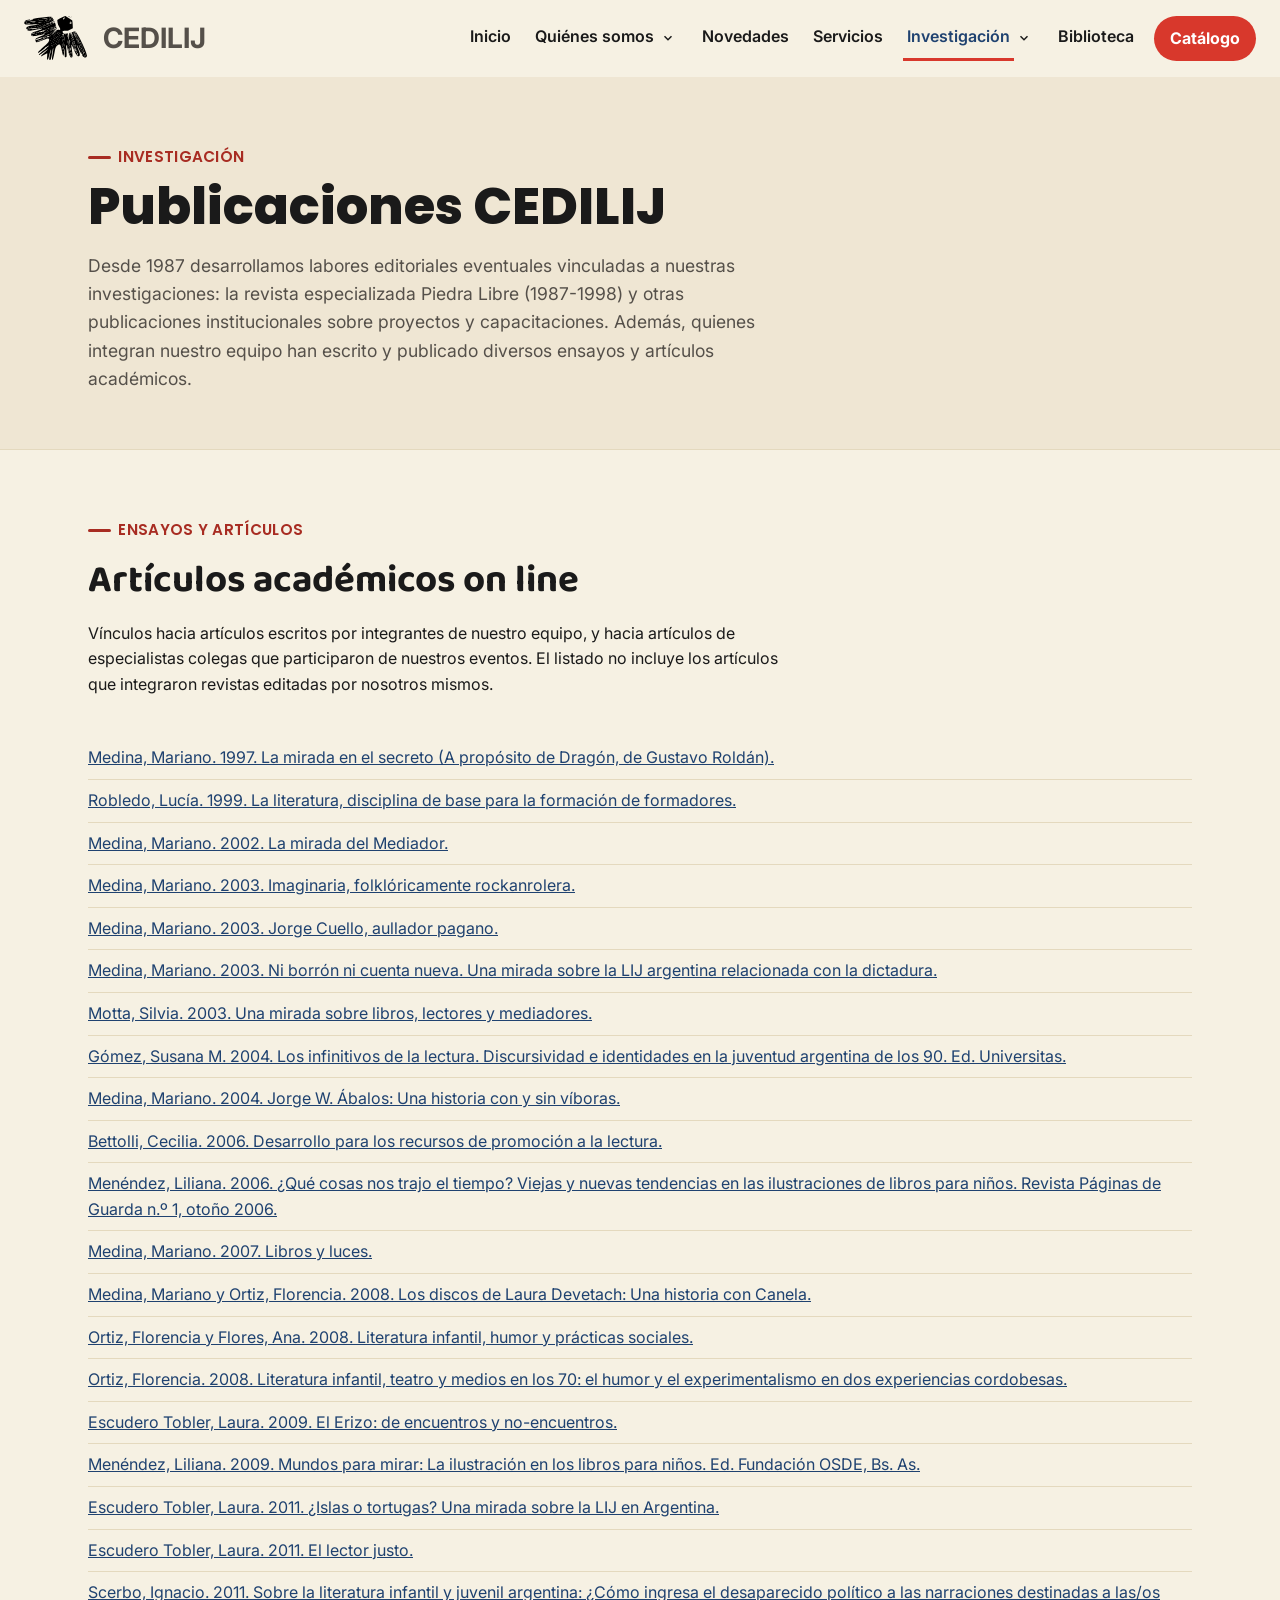
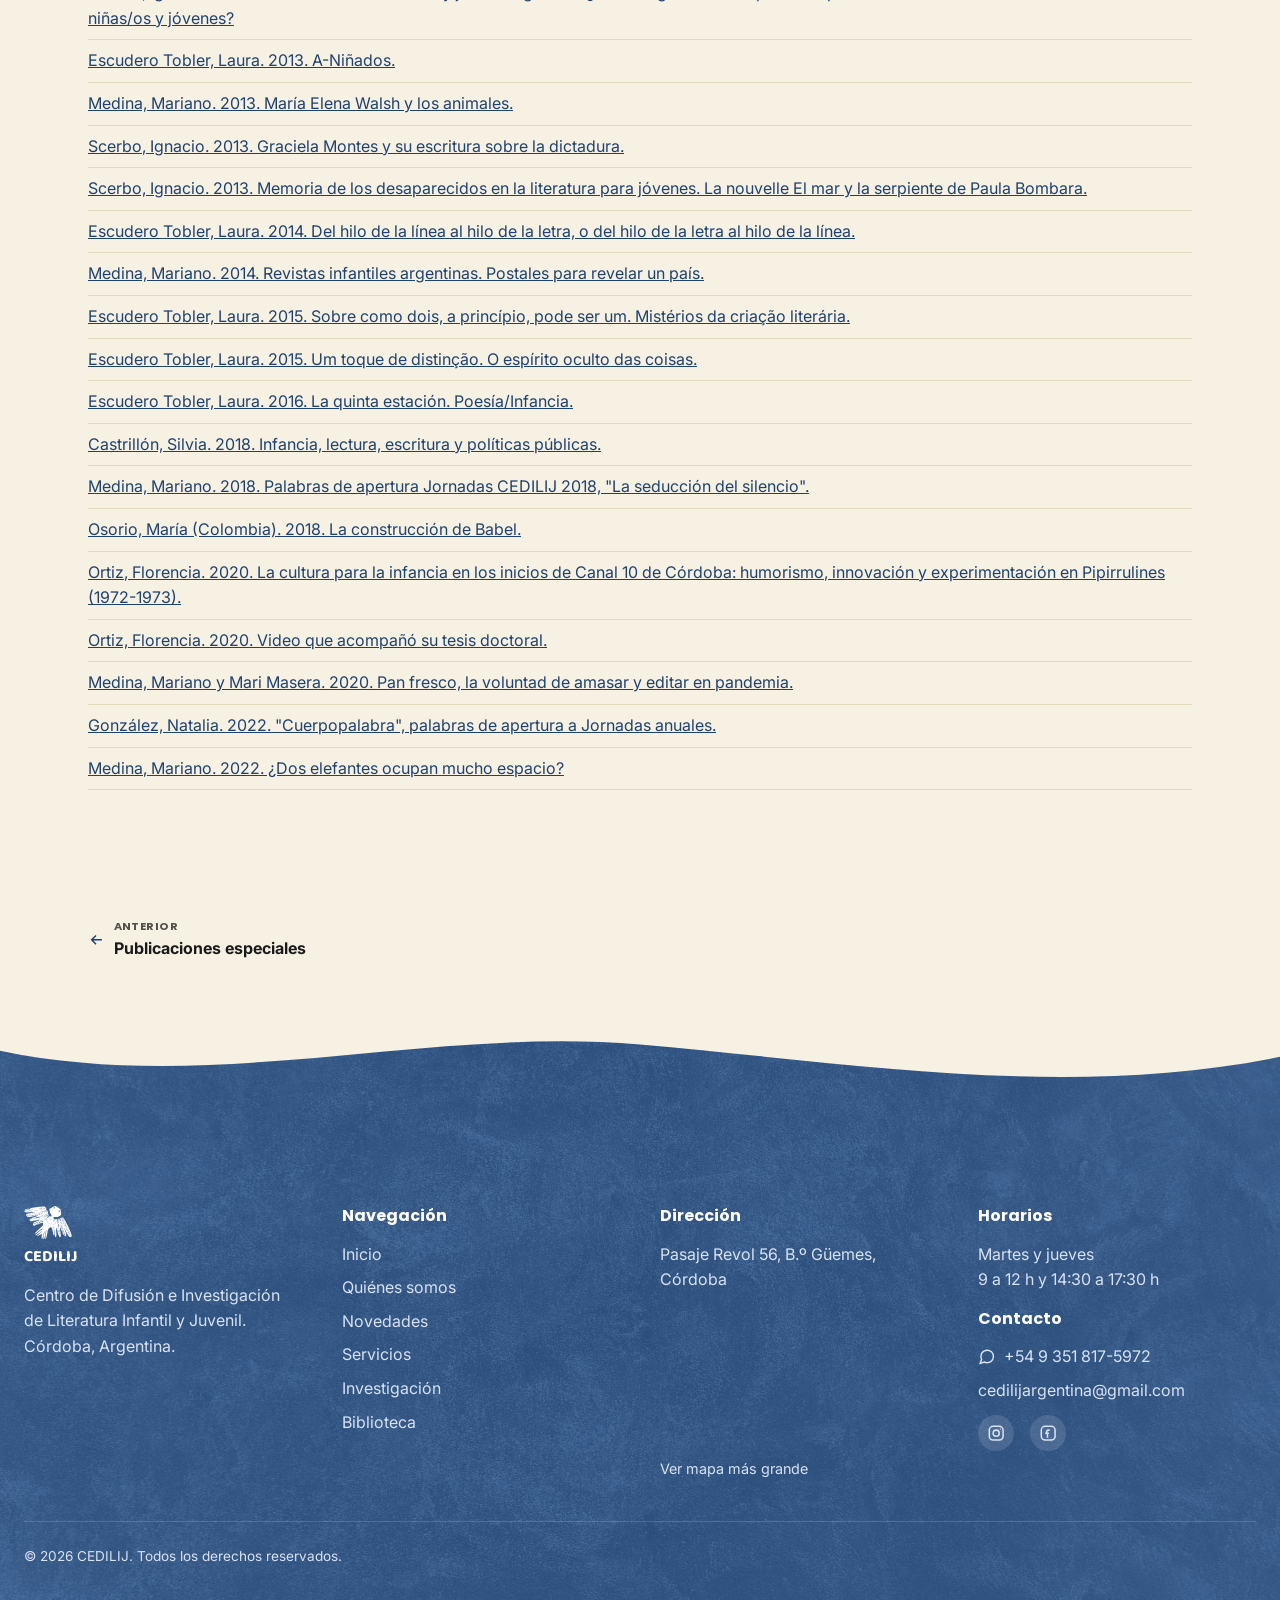
==== articulos-academicos.html @ f23ec926 "Sitio de CEDILIJ: Inicio, Quienes somos, Servicios, Investigacion, Biblioteca y Novedades" ====
<!DOCTYPE html>
<html lang="es-AR">
<head>
  <meta charset="UTF-8">
  <meta name="viewport" content="width=device-width, initial-scale=1.0">
  <title>Artículos académicos — CEDILIJ</title>
  <meta name="description" content="Artículos y ensayos on line escritos por miembros de CEDILIJ y por especialistas colegas, sobre literatura infantil y juvenil.">
  <link rel="icon" type="image/svg+xml" href="assets/img/logo-placeholder.svg">
  <link rel="preconnect" href="https://fonts.googleapis.com">
  <link rel="preconnect" href="https://fonts.gstatic.com" crossorigin>
  <link href="https://fonts.googleapis.com/css2?family=Baloo+2:wght@600;700;800&family=Poppins:wght@500;600;700;800&family=Inter:wght@400;500;600;700&display=swap" rel="stylesheet">
  <link rel="stylesheet" href="assets/css/styles.css">
</head>
<body>
  <a class="skip-link" href="#contenido">Saltar al contenido principal</a>

  <header class="site-header">
    <div class="nav-bar">
      <a class="brand" href="index.html">
        <img src="assets/img/logo-placeholder.svg" alt="" width="40" height="40">
        <span class="brand-text">
          <strong>CEDILIJ</strong>
        </span>
      </a>
      <button class="nav-toggle" type="button" aria-expanded="false" aria-controls="nav-menu" aria-label="Abrir menú de navegación">
        <svg viewBox="0 0 24 24" fill="none" stroke="currentColor" stroke-width="2" aria-hidden="true">
          <path d="M3 6h18M3 12h18M3 18h18"/>
        </svg>
      </button>
      <nav class="nav-menu" id="nav-menu" aria-label="Principal">
        <a href="index.html">Inicio</a>
        <div class="nav-dropdown">
          <a href="quienes-somos.html" class="nav-dropdown-link">Quiénes somos</a>
          <button type="button" class="nav-dropdown-toggle" aria-expanded="false" aria-controls="nav-submenu-quienes-somos" aria-label="Mostrar submenú de Quiénes somos">
            <svg width="14" height="14" viewBox="0 0 24 24" fill="none" stroke="currentColor" stroke-width="2.5" aria-hidden="true"><path d="M6 9l6 6 6-6"/></svg>
          </button>
          <ul class="nav-submenu" id="nav-submenu-quienes-somos">
            <li><a href="quienes-somos.html">Nuestra historia</a></li>
            <li><a href="equipo.html">Equipo CEDILIJ</a></li>
            <li><a href="distinciones.html">Distinciones</a></li>
          </ul>
        </div>
        <a href="novedades.html">Novedades</a>
        <a href="servicios.html">Servicios</a>
        <div class="nav-dropdown is-active">
          <a href="investigacion.html" class="nav-dropdown-link">Investigación</a>
          <button type="button" class="nav-dropdown-toggle" aria-expanded="false" aria-controls="nav-submenu-investigacion" aria-label="Mostrar submenú de Investigación">
            <svg width="14" height="14" viewBox="0 0 24 24" fill="none" stroke="currentColor" stroke-width="2.5" aria-hidden="true"><path d="M6 9l6 6 6-6"/></svg>
          </button>
          <ul class="nav-submenu" id="nav-submenu-investigacion">
            <li><a href="investigacion.html">Revista Piedra Libre</a></li>
            <li><a href="publicaciones-especiales.html">Publicaciones especiales</a></li>
            <li><a href="articulos-academicos.html" aria-current="page">Artículos académicos</a></li>
          </ul>
        </div>
        <a href="biblioteca.html">Biblioteca</a>
        <a href="https://cedilij.puntobiblio.com/" class="nav-catalog-btn" target="_blank" rel="noopener noreferrer">Catálogo<span class="visually-hidden"> (se abre en una pestaña nueva)</span></a>
      </nav>
    </div>
  </header>

  <main id="contenido">
    <section class="page-hero">
      <div class="container">
        <span class="eyebrow">Investigación</span>
        <h1>Publicaciones CEDILIJ</h1>
        <p>Desde 1987 desarrollamos labores editoriales eventuales vinculadas a nuestras investigaciones: la revista especializada Piedra Libre (1987-1998) y otras publicaciones institucionales sobre proyectos y capacitaciones. Además, quienes integran nuestro equipo han escrito y publicado diversos ensayos y artículos académicos.</p>
      </div>
    </section>

    <section data-animate>
      <div class="container">
        <div class="section-head" data-animate>
          <span class="eyebrow">Ensayos y artículos</span>
          <h2>Artículos académicos on line</h2>
          <p>Vínculos hacia artículos escritos por integrantes de nuestro equipo, y hacia artículos de especialistas colegas que participaron de nuestros eventos. El listado no incluye los artículos que integraron revistas editadas por nosotros mismos.</p>
        </div>
        <ul class="member-list">
          <li><a href="http://www.imaginaria.com.ar/2012/04/dragon/" target="_blank" rel="noopener noreferrer">Medina, Mariano. 1997. La mirada en el secreto (A propósito de Dragón, de Gustavo Roldán).<span class="visually-hidden"> (se abre en una pestaña nueva)</span></a></li>
          <li><a href="https://drive.google.com/open?id=0BzF-0Vv0oytmM2pUMXZSd291MHc" target="_blank" rel="noopener noreferrer">Robledo, Lucía. 1999. La literatura, disciplina de base para la formación de formadores.<span class="visually-hidden"> (se abre en una pestaña nueva)</span></a></li>
          <li><a href="http://www.imaginaria.com.ar/08/8/medina.htm" target="_blank" rel="noopener noreferrer">Medina, Mariano. 2002. La mirada del Mediador.<span class="visually-hidden"> (se abre en una pestaña nueva)</span></a></li>
          <li><a href="http://www.imaginaria.com.ar/10/0/100.htm#7" target="_blank" rel="noopener noreferrer">Medina, Mariano. 2003. Imaginaria, folklóricamente rockanrolera.<span class="visually-hidden"> (se abre en una pestaña nueva)</span></a></li>
          <li><a href="http://www.imaginaria.com.ar/10/4/cuello.htm" target="_blank" rel="noopener noreferrer">Medina, Mariano. 2003. Jorge Cuello, aullador pagano.<span class="visually-hidden"> (se abre en una pestaña nueva)</span></a></li>
          <li><a href="https://drive.google.com/file/d/199Vzbpzqxq1u-f_Xv70R31kqKRDF1lEi/view?usp=sharing" target="_blank" rel="noopener noreferrer">Medina, Mariano. 2003. Ni borrón ni cuenta nueva. Una mirada sobre la LIJ argentina relacionada con la dictadura.<span class="visually-hidden"> (se abre en una pestaña nueva)</span></a></li>
          <li><a href="https://drive.google.com/file/d/0BzF-0Vv0oytmb0hMLTlzamp3UzQ/view?usp=sharing" target="_blank" rel="noopener noreferrer">Motta, Silvia. 2003. Una mirada sobre libros, lectores y mediadores.<span class="visually-hidden"> (se abre en una pestaña nueva)</span></a></li>
          <li><a href="http://www.ffyh.unc.edu.ar/sites/default/files/LOS%20INFINITIVOS%20DE%20LA%20LECTURA-UNI%20Gomez-REDUCIDO1%20(1).pdf" target="_blank" rel="noopener noreferrer">Gómez, Susana M. 2004. Los infinitivos de la lectura. Discursividad e identidades en la juventud argentina de los 90. Ed. Universitas.<span class="visually-hidden"> (se abre en una pestaña nueva)</span></a></li>
          <li><a href="http://www.imaginaria.com.ar/14/2/lecturas-abalos.htm" target="_blank" rel="noopener noreferrer">Medina, Mariano. 2004. Jorge W. Ábalos: Una historia con y sin víboras.<span class="visually-hidden"> (se abre en una pestaña nueva)</span></a></li>
          <li><a href="https://drive.google.com/file/d/0BzF-0Vv0oytmZHFoR3VzeDBmV1k/view?usp=sharing" target="_blank" rel="noopener noreferrer">Bettolli, Cecilia. 2006. Desarrollo para los recursos de promoción a la lectura.<span class="visually-hidden"> (se abre en una pestaña nueva)</span></a></li>
          <li><a href="https://drive.google.com/file/d/0ByFRPVAHJ4EBSXhMUnFhSnAwcE0/view?usp=sharing" target="_blank" rel="noopener noreferrer">Menéndez, Liliana. 2006. ¿Qué cosas nos trajo el tiempo? Viejas y nuevas tendencias en las ilustraciones de libros para niños. Revista Páginas de Guarda n.º 1, otoño 2006.<span class="visually-hidden"> (se abre en una pestaña nueva)</span></a></li>
          <li><a href="https://drive.google.com/file/d/0BzF-0Vv0oytmMHBHcHBkMXRxbFk/view?usp=sharing" target="_blank" rel="noopener noreferrer">Medina, Mariano. 2007. Libros y luces.<span class="visually-hidden"> (se abre en una pestaña nueva)</span></a></li>
          <li><a href="https://cedilijargentina.blogspot.com/p/discos.html" target="_blank" rel="noopener noreferrer">Medina, Mariano y Ortiz, Florencia. 2008. Los discos de Laura Devetach: Una historia con Canela.<span class="visually-hidden"> (se abre en una pestaña nueva)</span></a></li>
          <li><a href="http://www.ffyh.unc.edu.ar/e+e/wp-content/uploads/2010/06/ortiz-flores.pdf" target="_blank" rel="noopener noreferrer">Ortiz, Florencia y Flores, Ana. 2008. Literatura infantil, humor y prácticas sociales.<span class="visually-hidden"> (se abre en una pestaña nueva)</span></a></li>
          <li><a href="https://drive.google.com/file/d/0BzF-0Vv0oytmNjloSF9vT1dsczA/view?usp=sharing" target="_blank" rel="noopener noreferrer">Ortiz, Florencia. 2008. Literatura infantil, teatro y medios en los 70: el humor y el experimentalismo en dos experiencias cordobesas.<span class="visually-hidden"> (se abre en una pestaña nueva)</span></a></li>
          <li><a href="http://journal.eticaycine.org/El-Erizo-de-encuentros-y-no" target="_blank" rel="noopener noreferrer">Escudero Tobler, Laura. 2009. El Erizo: de encuentros y no-encuentros.<span class="visually-hidden"> (se abre en una pestaña nueva)</span></a></li>
          <li><a href="https://drive.google.com/file/d/0ByFRPVAHJ4EBWGhadHdpSnZZZnM/view?usp=sharing" target="_blank" rel="noopener noreferrer">Menéndez, Liliana. 2009. Mundos para mirar: La ilustración en los libros para niños. Ed. Fundación OSDE, Bs. As.<span class="visually-hidden"> (se abre en una pestaña nueva)</span></a></li>
          <li><a href="https://drive.google.com/file/d/1WxVlqwZNq-BkGAViQmJA7D3D30EwgJur/view?usp=sharing" target="_blank" rel="noopener noreferrer">Escudero Tobler, Laura. 2011. ¿Islas o tortugas? Una mirada sobre la LIJ en Argentina.<span class="visually-hidden"> (se abre en una pestaña nueva)</span></a></li>
          <li><a href="http://www.profprocesalpenal.com.ar/archivos/d9857c2c-Cordoba-2011.-El-Lector-Justo.-Laura-Escudero.pdf" target="_blank" rel="noopener noreferrer">Escudero Tobler, Laura. 2011. El lector justo.<span class="visually-hidden"> (se abre en una pestaña nueva)</span></a></li>
          <li><a href="http://www.ffyh.unc.edu.ar/ciffyh/vii-encuentro-interdisciplinario-de-ciencias-sociales-y-humanas/wp-content/uploads/2011/08/ponencia-scerbo-eje-4.pdf" target="_blank" rel="noopener noreferrer">Scerbo, Ignacio. 2011. Sobre la literatura infantil y juvenil argentina: ¿Cómo ingresa el desaparecido político a las narraciones destinadas a las/os niñas/os y jóvenes?<span class="visually-hidden"> (se abre en una pestaña nueva)</span></a></li>
          <li><a href="http://lafabricadecuentos.blogspot.com.ar/2013/01/a-ninados-de-laura-escudero-tobler.html" target="_blank" rel="noopener noreferrer">Escudero Tobler, Laura. 2013. A-Niñados.<span class="visually-hidden"> (se abre en una pestaña nueva)</span></a></li>
          <li><a href="https://web.facebook.com/notes/mariano-medina-lym/pentatramas-maria-elena-walsh-y-los-animales/241953472837306" target="_blank" rel="noopener noreferrer">Medina, Mariano. 2013. María Elena Walsh y los animales.<span class="visually-hidden"> (se abre en una pestaña nueva)</span></a></li>
          <li><a href="https://www.educ.ar/sitios/educar/files/download?id=d6eb558b-2d6c-43d5-bbdf-deac10157545" target="_blank" rel="noopener noreferrer">Scerbo, Ignacio. 2013. Graciela Montes y su escritura sobre la dictadura.<span class="visually-hidden"> (se abre en una pestaña nueva)</span></a></li>
          <li><a href="http://www.revistaafuera.com/articulo.php?id=235&nro=13" target="_blank" rel="noopener noreferrer">Scerbo, Ignacio. 2013. Memoria de los desaparecidos en la literatura para jóvenes. La nouvelle El mar y la serpiente de Paula Bombara.<span class="visually-hidden"> (se abre en una pestaña nueva)</span></a></li>
          <li><a href="http://www.cuatrogatos.org/show.php?item=710" target="_blank" rel="noopener noreferrer">Escudero Tobler, Laura. 2014. Del hilo de la línea al hilo de la letra, o del hilo de la letra al hilo de la línea.<span class="visually-hidden"> (se abre en una pestaña nueva)</span></a></li>
          <li><a href="https://drive.google.com/file/d/13hqOgp6YPazWwRhf6lI3dFkGiY_edey9/view?usp=sharing" target="_blank" rel="noopener noreferrer">Medina, Mariano. 2014. Revistas infantiles argentinas. Postales para revelar un país.<span class="visually-hidden"> (se abre en una pestaña nueva)</span></a></li>
          <li><a href="http://www.revistaemilia.com.br/mostra.php?id=501" target="_blank" rel="noopener noreferrer">Escudero Tobler, Laura. 2015. Sobre como dois, a princípio, pode ser um. Mistérios da criação literária.<span class="visually-hidden"> (se abre en una pestaña nueva)</span></a></li>
          <li><a href="http://www.revistaemilia.com.br/mostra.php?id=513" target="_blank" rel="noopener noreferrer">Escudero Tobler, Laura. 2015. Um toque de distinção. O espírito oculto das coisas.<span class="visually-hidden"> (se abre en una pestaña nueva)</span></a></li>
          <li><a href="http://www.cuatrogatos.org/show.php?item=863" target="_blank" rel="noopener noreferrer">Escudero Tobler, Laura. 2016. La quinta estación. Poesía/Infancia.<span class="visually-hidden"> (se abre en una pestaña nueva)</span></a></li>
          <li><a href="https://drive.google.com/open?id=1QDOGX2Dchy_rcM9IwBoecwjPH5p3xdPo" target="_blank" rel="noopener noreferrer">Castrillón, Silvia. 2018. Infancia, lectura, escritura y políticas públicas.<span class="visually-hidden"> (se abre en una pestaña nueva)</span></a></li>
          <li><a href="https://drive.google.com/file/d/1qqxCPOwWqUNt4SIuAQpAKZ080PIWgorM/view?usp=sharing" target="_blank" rel="noopener noreferrer">Medina, Mariano. 2018. Palabras de apertura Jornadas CEDILIJ 2018, "La seducción del silencio".<span class="visually-hidden"> (se abre en una pestaña nueva)</span></a></li>
          <li><a href="https://drive.google.com/open?id=1QDOGX2Dchy_rcM9IwBoecwjPH5p3xdPo" target="_blank" rel="noopener noreferrer">Osorio, María (Colombia). 2018. La construcción de Babel.<span class="visually-hidden"> (se abre en una pestaña nueva)</span></a></li>
          <li><a href="https://drive.google.com/file/d/1DJvh1KxbQlsrzxPkAz488je26YmtXacw/view?usp=sharing" target="_blank" rel="noopener noreferrer">Ortiz, Florencia. 2020. La cultura para la infancia en los inicios de Canal 10 de Córdoba: humorismo, innovación y experimentación en Pipirrulines (1972-1973).<span class="visually-hidden"> (se abre en una pestaña nueva)</span></a></li>
          <li><a href="https://youtu.be/ndbAM4iymTA" target="_blank" rel="noopener noreferrer">Ortiz, Florencia. 2020. Video que acompañó su tesis doctoral.<span class="visually-hidden"> (se abre en una pestaña nueva)</span></a></li>
          <li><a href="https://drive.google.com/file/d/1QzyRQHXlLVk9l9yCyqg1p9F6F7dB6yaN/view?usp=drivesdk" target="_blank" rel="noopener noreferrer">Medina, Mariano y Mari Masera. 2020. Pan fresco, la voluntad de amasar y editar en pandemia.<span class="visually-hidden"> (se abre en una pestaña nueva)</span></a></li>
          <li><a href="https://drive.google.com/file/d/1EMuLnzZjdGMtCEAw4A5G3Zhfg2_T5Q6T/view?usp=sharing" target="_blank" rel="noopener noreferrer">González, Natalia. 2022. "Cuerpopalabra", palabras de apertura a Jornadas anuales.<span class="visually-hidden"> (se abre en una pestaña nueva)</span></a></li>
          <li><a href="https://drive.google.com/file/d/1pRMT5Rk_quBXklzsqx2_rojRtOp7RMBY/view?usp=sharing" target="_blank" rel="noopener noreferrer">Medina, Mariano. 2022. ¿Dos elefantes ocupan mucho espacio?<span class="visually-hidden"> (se abre en una pestaña nueva)</span></a></li>
        </ul>
      </div>
    </section>

    <section>
      <div class="container">
        <nav class="subpage-pager" aria-label="Navegación entre subpáginas de Investigación">
          <a class="subpage-pager-link subpage-pager-prev" href="publicaciones-especiales.html">
            <svg width="24" height="24" viewBox="0 0 24 24" fill="none" stroke="currentColor" stroke-width="2" aria-hidden="true"><path d="M19 12H5M11 18l-6-6 6-6"/></svg>
            <span>
              <span class="subpage-pager-eyebrow">Anterior</span>
              <span class="subpage-pager-title">Publicaciones especiales</span>
            </span>
          </a>
        </nav>
      </div>
    </section>
  </main>

  <footer class="site-footer">
    <div class="container">
      <div class="footer-grid">
        <div>
          <img class="footer-brand-bird" src="assets/img/logo-placeholder.svg" alt="" width="48" height="33">
          <h2>CEDILIJ</h2>
          <p>Centro de Difusión e Investigación de Literatura Infantil y Juvenil. Córdoba, Argentina.</p>
        </div>
        <div>
          <h3>Navegación</h3>
          <ul>
            <li><a href="index.html">Inicio</a></li>
            <li><a href="quienes-somos.html">Quiénes somos</a></li>
            <li><a href="novedades.html">Novedades</a></li>
            <li><a href="servicios.html">Servicios</a></li>
            <li><a href="investigacion.html">Investigación</a></li>
            <li><a href="biblioteca.html">Biblioteca</a></li>
          </ul>
        </div>
        <div>
          <h3>Dirección</h3>
          <p>Pasaje Revol 56, B.º Güemes, Córdoba</p>
          <div class="footer-map">
            <iframe class="footer-map-embed" src="https://maps.google.com/maps?q=-31.42356,-64.192441&z=17&output=embed" title="Mapa: CEDILIJ, Pasaje Revol 56, Barrio Güemes, Córdoba" loading="lazy"></iframe>
          </div>
          <a class="footer-map-link" href="https://maps.app.goo.gl/PSmqAt9gFaP3ftS48" target="_blank" rel="noopener noreferrer">Ver mapa más grande<span class="visually-hidden"> (se abre en una pestaña nueva)</span></a>
        </div>
        <div>
          <h3>Horarios</h3>
          <p>Martes y jueves<br>9 a 12 h y 14:30 a 17:30 h</p>
          <h3>Contacto</h3>
          <ul>
            <li class="footer-contact-whatsapp">
              <svg viewBox="0 0 24 24" fill="none" stroke="currentColor" stroke-width="2" aria-hidden="true"><path d="M21 11.5a8.38 8.38 0 0 1-.9 3.8 8.5 8.5 0 0 1-7.6 4.7 8.38 8.38 0 0 1-3.8-.9L3 21l1.9-5.7a8.38 8.38 0 0 1-.9-3.8 8.5 8.5 0 0 1 4.7-7.6 8.38 8.38 0 0 1 3.8-.9h.5a8.48 8.48 0 0 1 8 8v.5z"/></svg>
              <a href="https://wa.me/5493518175972" target="_blank" rel="noopener noreferrer">+54 9 351 817-5972<span class="visually-hidden"> por WhatsApp (se abre en una pestaña nueva)</span></a>
            </li>
            <li><a href="mailto:cedilijargentina@gmail.com">cedilijargentina@gmail.com</a></li>
            <li class="footer-social">
              <a href="https://www.instagram.com/cedilij/" target="_blank" rel="noopener noreferrer" aria-label="Instagram (se abre en una pestaña nueva)">
                <svg viewBox="0 0 24 24" fill="none" stroke="currentColor" stroke-width="2" aria-hidden="true"><rect x="3" y="3" width="18" height="18" rx="5"/><circle cx="12" cy="12" r="4"/><circle cx="17.5" cy="6.5" r="0.8" fill="currentColor" stroke="none"/></svg>
              </a>
              <a href="https://www.facebook.com/cedilij/" target="_blank" rel="noopener noreferrer" aria-label="Facebook (se abre en una pestaña nueva)">
                <svg viewBox="0 0 24 24" fill="none" stroke="currentColor" stroke-width="2" aria-hidden="true"><rect x="3" y="3" width="18" height="18" rx="5"/><path d="M14 8h-1.5A2.5 2.5 0 0 0 10 10.5V12M8 12h5M11 12v6"/></svg>
              </a>
            </li>
          </ul>
        </div>
      </div>
      <div class="footer-bottom">
        <p>© <span data-year></span> CEDILIJ. Todos los derechos reservados.</p>
      </div>
    </div>
  </footer>

  <script src="assets/js/main.js"></script>
</body>
</html>
---- assets/css/styles.css ----
/* =========================================================
   CEDILIJ — Hoja de estilos base
   Paleta basada en las piezas reales de Instagram de CEDILIJ
   (flyers a color + isotipo del pájaro). Tipografía: Poppins
   (gratuita) para títulos, Inter para cuerpo. Ver .claude/NO_NEGOCIABLES.md
   ========================================================= */

/* ---------- Tokens ---------- */
:root {
  /* Color — constantes de marca: negro, crema, dorado (logo) */
  --color-ink: #1a1a1a;
  --color-ink-soft: #55504a;
  --color-bg: #f6f1e3;
  --color-bg-alt: #efe6d3;
  --color-surface: #fffbf2; /* blanco hueso cálido — nunca #fff puro */
  --color-border: #e4d9be;

  /* Azul: un solo azul para todo (hero, cta, botones, footer) */
  --color-primary: #1f4270;
  --color-primary-dark: #15304f;
  --color-primary-tint: #e1eaf5;

  /* Rojo: acento / CTA puntual */
  --color-accent: #d8382c;
  --color-accent-dark: #a82c22;
  --color-accent-tint: #f8deda;

  /* Verde: acento de categoría */
  --color-green: #3b8c68;
  --color-green-dark: #2c6b4e;
  --color-green-tint: #dceee4;

  /* Dorado: color del isotipo, acento decorativo */
  --color-gold: #e8b923;
  --color-gold-dark: #a9800e;
  --color-gold-tint: #fbf0d2;

  --color-focus: #1d7a6b;

  /* Tipografía — Poppins para títulos (gratuita, la misma que usa
     tekmaneducation.com como referencia), Inter para texto de cuerpo. */
  --font-heading: "Poppins", "Segoe UI", system-ui, sans-serif;
  --font-body: "Inter", "Segoe UI", system-ui, sans-serif;

  /* Escala espacial */
  --space-1: 0.25rem;
  --space-2: 0.5rem;
  --space-3: 1rem;
  --space-4: 1.5rem;
  --space-5: 2.5rem;
  --space-6: 4rem;
  --space-7: 6rem;

  /* Otros */
  --radius-sm: 0.5rem;
  --radius-md: 1rem;
  --radius-lg: 1.75rem;
  --shadow-sm: 0 2px 8px rgba(32, 26, 43, 0.08);
  --shadow-md: 0 12px 32px rgba(32, 26, 43, 0.14);
  --color-shadow-card: #c9ab72; /* sombra beige de las tarjetas (antes negra) */
  --container-w: 72rem;
  --transition: 200ms ease;
  --wave-h: clamp(2.5rem, 6vw, 5rem);
}

/* ---------- Reset ---------- */
*,
*::before,
*::after {
  box-sizing: border-box;
}

/* Selección de texto en naranja (marca), no el azul por defecto */
::selection {
  background: var(--color-accent);
  color: #fff;
}

html {
  scroll-behavior: smooth;
}

body {
  margin: 0;
  overflow-x: hidden; /* evita scroll horizontal por los fondos a sangre de Novedades */
  font-family: var(--font-body);
  color: var(--color-ink);
  background: var(--color-bg);
  line-height: 1.6;
  -webkit-font-smoothing: antialiased;
}

img,
svg {
  max-width: 100%;
  display: block;
}

a {
  color: var(--color-primary);
}

ul,
ol {
  padding-left: 1.25rem;
}

h1,
h2,
h3,
h4 {
  font-family: var(--font-heading);
  color: var(--color-ink);
  line-height: 1.2;
  margin: 0 0 var(--space-3);
}

h1 {
  font-weight: 800;
  line-height: 1.15;
  font-size: clamp(2.1rem, 4vw + 1rem, 3.2rem);
}

/* Fuente redondeada tipo bloque para h2, a pedido de la usuaria
   (referencia visual, mejor candidata gratuita: Baloo 2). */
h2 {
  font-family: "Baloo 2", var(--font-heading);
  font-weight: 700;
}

h2 {
  font-size: clamp(1.7rem, 2.5vw + 1rem, 2.4rem);
}

h3 {
  font-size: 1.3rem;
}

p {
  margin: 0 0 var(--space-3);
}

/* Respeta la preferencia del usuario de reducir movimiento */
@media (prefers-reduced-motion: reduce) {
  html {
    scroll-behavior: auto;
  }
  *,
  *::before,
  *::after {
    animation-duration: 0.001ms !important;
    animation-iteration-count: 1 !important;
    transition-duration: 0.001ms !important;
    scroll-behavior: auto !important;
  }
}

/* ---------- Foco visible (accesibilidad) ---------- */
:focus-visible {
  outline: 3px solid var(--color-focus);
  outline-offset: 2px;
  /* WCAG 2.4.11: que el header sticky no tape un elemento enfocado */
  scroll-margin-top: calc(var(--header-h, 5rem) + 1rem);
}

/* En secciones de fondo oscuro (azul) el teal pierde contraste contra
   el fondo (¡el teal y el azul tienen casi la misma luminosidad!,
   ratio ~1.2:1 — muy por debajo del 3:1 que pide WCAG 1.4.11): se
   fuerza un foco blanco en esas zonas. */
.cta-band :focus-visible,
.site-footer :focus-visible,
.hero :focus-visible {
  outline-color: #fff;
}

/* ---------- Skip link ---------- */
.skip-link {
  position: absolute;
  left: var(--space-3);
  top: -4rem;
  background: var(--color-primary);
  color: #fff;
  padding: var(--space-2) var(--space-3);
  border-radius: var(--radius-sm);
  z-index: 1000;
  transition: top var(--transition);
}

.skip-link:focus {
  top: var(--space-3);
}

/* ---------- Layout utilitario ---------- */
.container {
  width: 100%;
  max-width: var(--container-w);
  margin-inline: auto;
  padding-inline: var(--space-4);
}

section {
  padding-block: var(--space-6);
}

/* La última sección antes del footer necesita respiro extra abajo
   para que la onda del footer no choque con el contenido. */
main > section:last-of-type {
  padding-bottom: calc(var(--space-6) + clamp(2.5rem, 6vw, 5rem));
}

.section-alt {
  background: var(--color-bg-alt);
}

.section-head {
  max-width: 44rem;
  margin-bottom: var(--space-5);
}

.about-figure {
  display: block;
  width: 100%;
  max-width: 28rem;
  height: auto;
  margin: 0 0 var(--space-5);
  border-radius: var(--radius-sm);
}

/* Etiqueta simple con un guioncito, no la típica píldora de badge */
.eyebrow {
  display: inline-flex;
  align-items: center;
  gap: 0.5em;
  font-family: var(--font-heading);
  color: var(--color-accent-dark);
  font-size: 0.95rem;
  font-weight: 600;
  letter-spacing: 0.02em;
  text-transform: uppercase;
  margin-bottom: var(--space-3);
}

.eyebrow::before {
  content: "";
  width: 1.5em;
  height: 3px;
  background: currentColor;
  border-radius: 2px;
}

.visually-hidden {
  position: absolute;
  width: 1px;
  height: 1px;
  overflow: hidden;
  clip: rect(0 0 0 0);
  white-space: nowrap;
  border: 0;
  padding: 0;
  margin: -1px;
}

/* ---------- Header / navegación ---------- */
.site-header {
  position: sticky;
  top: 0;
  z-index: 100;
  background: var(--color-bg);
  transition: background var(--transition);
}

/* Estado "flotando sobre el hero azul" (solo Inicio, ver .hero más
   abajo): header transparente con texto claro, hasta que el hero
   deja de estar debajo — ver toggle en main.js. */
.site-header.hero-transparent {
  background: transparent;
}

.site-header.hero-transparent .brand strong,
.site-header.hero-transparent .brand span,
.site-header.hero-transparent .nav-menu > a,
.site-header.hero-transparent .nav-menu .nav-dropdown-link {
  color: #fff;
}

.site-header.hero-transparent .brand img {
  filter: brightness(0) invert(1);
}

.site-header.hero-transparent .nav-menu a[aria-current="page"] {
  color: #fff;
  border-bottom-color: var(--color-gold);
}

.site-header.hero-transparent .nav-toggle {
  border-color: rgba(255, 255, 255, 0.6);
  color: #fff;
}

/* Botón "Catálogo": naranja/rojo (mismo color que subraya la sección
   activa) sobre header crema, dorado (ídem) sobre el header
   transparente del hero azul. */
.nav-menu .nav-catalog-btn {
  display: inline-flex;
  align-items: center;
  padding: 0.4rem 1rem;
  border-radius: 999px;
  border-bottom: none;
  font-weight: 700;
  background: var(--color-accent);
  color: #fff;
  transition: background var(--transition), color var(--transition);
}

.nav-menu .nav-catalog-btn:hover,
.nav-menu .nav-catalog-btn:focus-visible {
  background: var(--color-accent-dark);
  color: #fff;
}

.site-header.hero-transparent .nav-menu .nav-catalog-btn {
  background: var(--color-gold);
  color: var(--color-ink);
}

.site-header.hero-transparent .nav-menu .nav-catalog-btn:hover,
.site-header.hero-transparent .nav-menu .nav-catalog-btn:focus-visible {
  background: var(--color-gold-dark);
  color: #fff;
}

.nav-bar {
  display: flex;
  align-items: center;
  justify-content: space-between;
  padding-inline: var(--space-4);
  padding-block: var(--space-3);
  gap: var(--space-4);
}

.brand {
  display: flex;
  align-items: center;
  gap: var(--space-3);
  font-family: var(--font-heading);
  font-weight: 700;
  color: var(--color-primary);
  text-decoration: none;
}

.brand img {
  height: 2.75rem;
  width: auto;
  transition: filter var(--transition);
}

.brand strong {
  display: block;
  font-size: 1.75rem;
  line-height: 1.1;
}

.brand span {
  display: block;
  font-family: var(--font-body);
  font-weight: 400;
  font-size: 0.75rem;
  color: var(--color-ink-soft);
}

.nav-toggle {
  display: none;
  align-items: center;
  justify-content: center;
  width: 2.75rem;
  height: 2.75rem;
  background: transparent;
  border: 1px solid var(--color-border);
  border-radius: var(--radius-sm);
  cursor: pointer;
}

.nav-toggle svg {
  width: 1.5rem;
  height: 1.5rem;
}

.nav-menu {
  display: flex;
  flex-wrap: wrap;
  justify-content: flex-end;
  gap: var(--space-2) var(--space-3);
  list-style: none;
  margin: 0;
  padding: 0;
}

.nav-menu a {
  text-decoration: none;
  color: var(--color-ink);
  font-weight: 600;
  padding: var(--space-2) var(--space-1);
  border-bottom: 3px solid transparent;
  transition: border-color var(--transition), color var(--transition);
}

.nav-menu a:hover,
.nav-menu a:focus-visible {
  color: var(--color-primary);
}

.nav-menu a[aria-current="page"] {
  color: var(--color-primary);
  border-bottom-color: var(--color-accent);
}

/* ---------- Submenú de nav ("Quiénes somos") ---------- */
.nav-dropdown {
  position: relative;
  display: flex;
  align-items: center;
}

.nav-dropdown-toggle {
  display: inline-flex;
  align-items: center;
  justify-content: center;
  width: 1.75rem;
  height: 1.75rem;
  margin-left: -0.25rem;
  background: transparent;
  border: none;
  border-radius: var(--radius-sm);
  color: var(--color-ink);
  cursor: pointer;
  transition: color var(--transition), transform var(--transition);
}

.nav-dropdown-toggle:hover,
.nav-dropdown-toggle:focus-visible {
  color: var(--color-primary);
}

.nav-dropdown:hover .nav-dropdown-toggle,
.nav-dropdown:focus-within .nav-dropdown-toggle,
.nav-dropdown-toggle[aria-expanded="true"] {
  transform: rotate(180deg);
}

.site-header.hero-transparent .nav-dropdown-toggle {
  color: #fff;
}

.nav-submenu {
  position: absolute;
  top: 100%;
  left: 0;
  min-width: 13rem;
  margin: 0;
  padding: var(--space-2);
  list-style: none;
  background: var(--color-bg);
  border-radius: var(--radius-sm);
  box-shadow: var(--shadow-md);
  opacity: 0;
  visibility: hidden;
  transform: translateY(-6px);
  transition: opacity var(--transition), transform var(--transition), visibility var(--transition);
  z-index: 10;
}

.nav-dropdown:hover .nav-submenu,
.nav-dropdown:focus-within .nav-submenu,
.nav-dropdown-toggle[aria-expanded="true"] + .nav-submenu {
  opacity: 1;
  visibility: visible;
  transform: translateY(0);
}

.nav-menu .nav-submenu a {
  display: block;
  padding: var(--space-2) var(--space-3);
  border-radius: var(--radius-sm);
  border-bottom: none;
  font-weight: 600;
  white-space: nowrap;
}

.nav-menu .nav-submenu a:hover,
.nav-menu .nav-submenu a:focus-visible {
  color: var(--color-primary);
  background: var(--color-primary-tint);
}

.nav-menu .nav-submenu a[aria-current="page"] {
  color: var(--color-primary);
  background: var(--color-primary-tint);
}

.nav-dropdown.is-active > .nav-dropdown-link {
  color: var(--color-primary);
  border-bottom-color: var(--color-accent);
}

@media (max-width: 60rem) {
  .nav-bar {
    flex-wrap: wrap;
  }

  .nav-toggle {
    display: inline-flex;
  }

  .nav-menu {
    display: none;
    flex: 1 1 100%;
    flex-direction: column;
    width: 100%;
    padding-block: var(--space-3);
    gap: 0;
  }

  .nav-menu a {
    display: block;
    padding: var(--space-3) var(--space-1);
    border-bottom: 1px solid var(--color-border);
  }

  /* Que no quede línea divisoria pegada arriba del botón Catálogo */
  .nav-menu a:has(+ .nav-catalog-btn) {
    border-bottom: none;
  }

  .nav-menu .nav-catalog-btn {
    margin-top: var(--space-2);
  }

  .nav-dropdown {
    flex-wrap: wrap;
    border-bottom: 1px solid var(--color-border);
  }

  .nav-menu .nav-dropdown-link {
    flex: 1;
    border-bottom: none;
  }

  .nav-dropdown-toggle {
    width: 2.75rem;
    height: 2.75rem;
    flex-shrink: 0;
  }

  .nav-submenu {
    display: none;
    position: static;
    flex-basis: 100%;
    width: 100%;
    margin: 0;
    padding: 0 0 var(--space-2) var(--space-4);
    background: transparent;
    box-shadow: none;
    opacity: 1;
    visibility: visible;
    transform: none;
  }

  .nav-dropdown-toggle[aria-expanded="true"] + .nav-submenu {
    display: block;
  }

  .nav-menu .nav-submenu a {
    padding: var(--space-2) var(--space-1);
  }

  .site-header.nav-open .nav-menu {
    display: flex;
  }
}

/* ---------- Botones ---------- */
.btn {
  display: inline-flex;
  align-items: center;
  gap: var(--space-2);
  font-family: var(--font-heading);
  font-weight: 600;
  font-size: 1rem;
  text-decoration: none;
  padding: 0.85rem 1.6rem;
  border-radius: var(--radius-sm);
  border: 2px solid transparent;
  cursor: pointer;
  transition: transform var(--transition), box-shadow var(--transition), background var(--transition);
}

.btn-primary {
  background: var(--color-primary);
  color: #fff;
}

.btn-primary:hover,
.btn-primary:focus-visible {
  background: var(--color-primary-dark);
  box-shadow: var(--shadow-sm);
}

.btn-outline {
  background: transparent;
  border-color: var(--color-primary);
  color: var(--color-primary);
}

.btn-outline:hover,
.btn-outline:focus-visible {
  background: var(--color-primary-tint);
}

.btn-accent {
  background: var(--color-accent);
  color: #fff;
}

.btn-accent:hover,
.btn-accent:focus-visible {
  background: var(--color-accent-dark);
}

.btn:disabled {
  opacity: 0.7;
  cursor: not-allowed;
  pointer-events: none;
}

/* ---------- Hero ---------- */
.hero {
  position: relative;
  background-color: var(--color-primary);
  /* hero-bg.jpg = textura + azul ya combinados en un solo archivo,
     igual que hace tekmaneducation.com (imagen directa, sin blend
     mode ni máscara CSS). Generado a partir de la textura provista
     por la usuaria; 23 KB en vez del ~1 MB de los intentos previos. */
  background-image: url("../img/hero-bg.jpg");
  background-size: cover;
  background-position: center;
  background-repeat: no-repeat;
  display: flex;
  align-items: center;
  min-height: 68vh;
  padding-block: calc(var(--space-7) + 2rem) calc(var(--space-7) + 2.5rem);
  overflow: hidden;
  margin-bottom: -1px; /* evita una línea de 1px del bg de la página entre el hero y la onda */
}

.hero > .container {
  width: 100%;
}

/* Solo se aplica si el JS pudo medir la altura real del header
   (ver main.js). Sin JS, el hero queda en el flujo normal, debajo
   de un header sólido — sigue siendo legible, solo menos vistoso. */
.hero.hero-overlay {
  margin-top: calc(-1 * var(--header-h, 0px));
  padding-top: calc(var(--space-7) + var(--header-h, 0px));
}

.hero .eyebrow {
  color: var(--color-gold);
}

.hero h1 {
  color: #fff;
}

.hero p {
  color: #dce6f6;
  font-size: 1.1rem;
}

.hero .btn-primary {
  background: var(--color-surface);
  color: var(--color-primary);
}

.hero .btn-primary:hover,
.hero .btn-primary:focus-visible {
  background: var(--color-bg-alt);
  color: var(--color-primary-dark);
}

.hero .btn-outline {
  border-color: #fff;
  color: #fff;
}

.hero .btn-outline:hover,
.hero .btn-outline:focus-visible {
  background: rgba(255, 255, 255, 0.14);
}

.hero .container {
  position: relative;
  max-width: none;
}

.hero-copy {
  display: flex;
  flex-direction: column;
  align-items: center;
  text-align: center;
  width: 48%;
  margin-inline: 0 auto;
}

.hero-copy h1 {
  margin-bottom: var(--space-4);
}

.hero-copy p {
  margin-bottom: 0;
}

.hero-copy .hero-actions {
  justify-content: center;
  margin-top: var(--space-5);
  margin-bottom: 1.2rem; /* ~0.5cm extra que pidió la usuaria */
}

.hero-actions {
  display: flex;
  flex-wrap: wrap;
  gap: var(--space-3);
  margin-top: var(--space-4);
}

/* ---------- Carrusel de fotos (hero) ----------
   Scroll-snap nativo: funciona sin JS (swipe/scroll manual). El
   avance automático es JS puro encima; se pausa solo con
   hover/foco/touch y respeta prefers-reduced-motion. */
/* Pegada al borde derecho, empieza justo debajo del menú (no detrás
   — la barra queda azul sólida, sin la foto asomando) y se estira
   más abajo del límite normal del hero: la onda (y el
   overflow:hidden del .hero) la recortan por abajo, como en tekman —
   no queda como una foto completa "flotando". */
.hero-carousel {
  position: absolute;
  top: var(--header-h, 5rem);
  right: 0;
  bottom: -4rem;
  width: 48%;
  overflow: hidden;
}

@media (max-width: 55rem) {
  .hero {
    display: flex;
    flex-direction: column;
    align-items: stretch;
    /* El carrusel pasa a ir primero (order:-1, más abajo) y ocupa
       todo el ancho; el padding superior pensado para centrar el
       texto en desktop solo dejaría un hueco azul vacío antes. */
    padding-block: 0 calc(var(--space-7) + 2.5rem);
  }

  /* Con JS, .hero-overlay (ver main.js) pisa el padding-top de
     arriba por especificidad (.hero.hero-overlay > .hero). En
     desktop ese padding extra separa el texto del header; en mobile
     el primer elemento ya es el carrusel (order:-1), así que alcanza
     con lo justo para no quedar tapado por el header. */
  .hero.hero-overlay {
    padding-top: var(--header-h, 5rem);
  }

  .hero-copy {
    width: 100%;
    max-width: none;
    margin-inline: auto;
  }

  .hero-carousel {
    position: static;
    order: -1;
    width: 100%;
    /* Ojo: 4/5 coincidía exacto con el ratio de carrusel1.jpg y no
       recortaba nada (se veía "entera"); un ratio más ancho que alto
       fuerza un recorte real en cualquiera de las fotos del carrusel. */
    aspect-ratio: 4 / 3;
    margin-bottom: var(--space-4);
  }
}

.hero-carousel-track {
  display: flex;
  height: 100%;
  margin: 0;
  padding: 0;
  list-style: none;
  overflow-x: auto;
  scroll-snap-type: x mandatory;
  scroll-behavior: smooth;
  scrollbar-width: none;
}

.hero-carousel-track::-webkit-scrollbar {
  display: none;
}

.hero-carousel-slide {
  flex: 0 0 100%;
  height: 100%;
  scroll-snap-align: start;
}

.hero-carousel-slide img {
  width: 100%;
  height: 100%;
  object-fit: cover;
  object-position: center;
  display: block;
}

/* La foto de la biblioteca tiene lo más lindo (estantes, mesa) hacia
   abajo; sin esto el recorte automático la centra y deja de más el
   techo/las vigas de arriba. */
.hero-carousel-slide img[src$="carrusel4.jpg"] {
  object-position: center bottom;
}

.hero-wave {
  position: absolute;
  left: 0;
  right: 0;
  bottom: -1px;
  line-height: 0;
  color: var(--color-bg);
}

.hero-wave svg {
  display: block;
  width: 100%;
  height: clamp(2.5rem, 6vw, 5rem);
}


/* ---------- Stats ---------- */
.stats {
  display: grid;
  grid-template-columns: repeat(auto-fit, minmax(10rem, 1fr));
  gap: var(--space-4);
}

.stat {
  background: var(--color-surface);
  border: 1px solid var(--color-border);
  border-radius: var(--radius-md);
  padding: var(--space-4);
  text-align: center;
}

.stat strong {
  display: block;
  font-family: var(--font-heading);
  font-size: 2.2rem;
  color: var(--color-accent-dark);
}

.stat span {
  color: var(--color-ink-soft);
  font-size: 0.95rem;
}

/* ---------- Cards ----------
   Tratamiento tipo "tarjeta pineada en un corcho": fondo sólido de
   color rotativo por categoría, sombra dura con offset beige (no
   blur suave de SaaS), rotación leve alternada que se endereza al
   pasar el mouse. El texto usa currentColor para que cada variante
   (clara u oscura) mantenga contraste correcto. */
.card-grid {
  display: grid;
  grid-template-columns: repeat(auto-fit, minmax(16rem, 1fr));
  gap: var(--space-5) var(--space-4);
}

/* Variante de dos columnas fijas (no auto-fit), para secciones donde
   se prefiere el ancho de tarjeta más generoso de un grid de 2 en vez
   de que se angosten al sumar más tarjetas por fila. */
.card-grid--pair {
  grid-template-columns: 1fr;
}

@media (min-width: 40rem) {
  .card-grid--pair {
    grid-template-columns: 1fr 1fr;
  }
}

.card {
  position: relative;
  background: var(--color-primary);
  color: #fff;
  border-radius: 0.4rem;
  padding: var(--space-4);
  box-shadow: 5px 5px 0 var(--color-shadow-card);
  rotate: -0.5deg;
  overflow: hidden;
  transition: transform var(--transition), box-shadow var(--transition), rotate var(--transition), background var(--transition);
}

.card-grid > .card:nth-child(3n + 2) {
  background: var(--color-accent-dark);
  rotate: 0.6deg;
}

.card-grid > .card:nth-child(3n + 3) {
  background: var(--color-gold);
  color: var(--color-ink);
  rotate: 0.4deg;
}

.card:hover,
.card:focus-within {
  rotate: 0deg;
  transform: translateY(-3px);
  box-shadow: 8px 8px 0 var(--color-shadow-card);
}

/* Foco visible: blanco sobre los fondos oscuros, tinta oscura sobre
   el dorado (claro) — mismo criterio WCAG 1.4.11 que hero/footer. */
.card :focus-visible {
  outline-color: #fff;
}

.card-grid > .card:nth-child(3n + 3) :focus-visible {
  outline-color: var(--color-ink);
}

/* Excepción puntual: tarjeta de Biblioteca en Inicio, en dorado (como
   el botón de Catálogo) en vez del verde que le tocaría por posición. */
.card-grid > .card.card--gold {
  background: var(--color-gold);
  color: var(--color-ink);
}

.card-grid > .card.card--gold :focus-visible {
  outline-color: var(--color-ink);
}

.card-icon {
  width: 2.25rem;
  height: 2.25rem;
  display: flex;
  align-items: center;
  justify-content: center;
  margin-bottom: var(--space-3);
  color: inherit;
}

.card h3,
.card p,
.card a {
  color: inherit;
}

.card h3 {
  margin-bottom: var(--space-2);
}

.card p:last-child {
  margin-bottom: 0;
}

.service-card-meta {
  margin: 0 0 var(--space-1);
  font-size: 0.9rem;
}

.service-card-meta:last-of-type {
  margin-bottom: var(--space-3);
}

/* ---------- Novedades ---------- */
.news-grid {
  display: grid;
  grid-template-columns: repeat(auto-fit, minmax(18rem, 1fr));
  gap: var(--space-5) var(--space-4);
}

.news-card {
  background: var(--color-bg);
  border-radius: 0.4rem;
  overflow: hidden;
  display: flex;
  flex-direction: column;
  box-shadow: 5px 5px 0 var(--color-shadow-card);
  rotate: -0.5deg;
  transition: transform var(--transition), box-shadow var(--transition), rotate var(--transition);
}

.news-grid > .news-card:nth-child(4n + 2) {
  rotate: 0.6deg;
}

.news-grid > .news-card:nth-child(4n + 3) {
  rotate: -0.3deg;
}

.news-grid > .news-card:nth-child(4n + 4) {
  rotate: 0.4deg;
}

.news-card:hover,
.news-card:focus-within {
  rotate: 0deg;
  transform: translateY(-3px);
  box-shadow: 8px 8px 0 var(--color-shadow-card);
}

/* Imagen de la novedad: siempre recortada a un tamaño prolijo
   (aspect-ratio fijo + object-fit:cover). En la página de Novedades
   además es cliqueable/enfocable y abre la foto completa (ver
   .post-image-link y el lightbox más abajo). */
.news-card-media {
  width: 100%;
  aspect-ratio: 16 / 10;
  overflow: hidden;
  background: var(--color-bg-alt);
}

.news-card-media img {
  width: 100%;
  height: 100%;
  object-fit: cover;
  display: block;
  transition: transform var(--transition);
}

.post-list .news-card-media {
  aspect-ratio: 16 / 9;
  border-radius: 0;
}

.news-card-body {
  padding: var(--space-4);
  display: flex;
  flex-direction: column;
  gap: var(--space-2);
  flex: 1;
}

.news-date {
  font-weight: 600;
  color: var(--color-accent-dark);
  font-size: 0.9rem;
}

.news-card-link {
  font-weight: 600;
}

/* Mismo lenguaje que .eyebrow (guioncito de color + texto, sin
   badge/píldora con fondo tintado — ese patrón quedaba muy genérico). */
.news-tag {
  display: inline-flex;
  align-items: center;
  gap: 0.4em;
  align-self: flex-start;
  font-family: var(--font-heading);
  font-size: 0.78rem;
  font-weight: 700;
  letter-spacing: 0.03em;
  text-transform: uppercase;
  color: var(--color-primary-dark);
}

.news-tag::before {
  content: "";
  width: 1em;
  height: 3px;
  background: currentColor;
  border-radius: 2px;
}

/* Variantes de color según el tipo de novedad (columna "tipo" del
   Google Sheet: Noticia o Actividad). */
.news-tag--noticia {
  color: var(--color-primary-dark);
}

.news-tag--actividad {
  color: var(--color-green-dark);
}

.news-card h2,
.news-card h3 {
  margin-bottom: 0;
}

/* ---------- Novedades: listado tipo blog (página Novedades) ----------
   Un post entero por fila (no una tarjeta): foto recortada arriba,
   cuerpo de texto completo abajo. El fondo de cada post llega hasta
   el borde de la ventana (sangrado, ver --novedades-edge-gap más
   abajo), pasando por debajo de la barra lateral, que se dibuja
   encima porque va después en el HTML. El texto/imagen adentro sí
   quedan en una columna angosta (.news-card-inner) para que se lean
   cómodos. */
:root {
  --novedades-sidebar-w: 18rem;
  /* Distancia del borde de la ventana hasta donde .container empieza
     a mostrar contenido (su margen de centrado + su padding). Se usa
     para que el fondo llegue al borde real de la pantalla mientras el
     texto adentro se mantiene alineado con el resto de la página. */
  --novedades-edge-gap: max(0px, calc((100vw - var(--container-w)) / 2));
}

.novedades-layout {
  display: grid;
  grid-template-columns: 1fr;
  row-gap: var(--space-5);
}

@media (min-width: 64rem) {
  .novedades-layout {
    grid-template-columns: minmax(0, 1fr) var(--novedades-sidebar-w);
    column-gap: var(--space-6);
    align-items: start;
  }
}

.post-list {
  display: flex;
  flex-direction: column;
  gap: var(--space-5);
  min-width: 0;
}

/* Columna lateral: invita a seguir a CEDILIJ por redes/WhatsApp para
   enterarse de novedades sin depender de visitar esta página, y debajo
   un índice para saltar por año. En mobile queda debajo del listado
   (ver orden en el HTML). */
.novedades-sidebar {
  display: flex;
  flex-direction: column;
  gap: var(--space-5);
}

@media (min-width: 64rem) {
  .novedades-sidebar {
    position: sticky;
    top: calc(var(--header-h, 5rem) + var(--space-4));
    z-index: 1;
  }
}

.novedades-follow {
  background: var(--color-primary);
  color: #fff;
  border-radius: var(--radius-md);
  padding: var(--space-4);
}

.novedades-filter {
  padding-inline: var(--space-2);
}

.novedades-filter h2 {
  font-size: 1rem;
}

.novedades-filter-options {
  display: flex;
  flex-wrap: wrap;
  gap: var(--space-2);
}

.novedades-filter-btn {
  font-family: var(--font-body);
  font-size: 0.85rem;
  font-weight: 600;
  padding: 0.4rem 0.85rem;
  border-radius: var(--radius-sm);
  border: 2px solid var(--color-primary);
  background: transparent;
  color: var(--color-primary);
  cursor: pointer;
  transition: background var(--transition), color var(--transition);
}

.novedades-filter-btn:hover,
.novedades-filter-btn:focus-visible {
  background: var(--color-primary-tint);
}

.novedades-filter-btn.is-active {
  background: var(--color-primary);
  color: #fff;
}

.novedades-years {
  padding-inline: var(--space-2);
}

.novedades-years h2 {
  font-size: 1rem;
}

.novedades-years ul {
  list-style: none;
  margin: 0;
  padding: 0;
  display: flex;
  flex-direction: column;
  gap: var(--space-1);
}

.novedades-years a {
  font-weight: 600;
}

.novedades-follow h2 {
  color: #fff;
  font-size: 1.3rem;
}

.novedades-follow p {
  color: var(--color-bg);
  font-size: 0.95rem;
}

.novedades-follow-list {
  list-style: none;
  margin: 0;
  padding: 0;
  display: flex;
  flex-direction: column;
  gap: var(--space-2);
}

.novedades-follow-list a {
  display: flex;
  align-items: center;
  gap: var(--space-3);
  padding: var(--space-2) var(--space-3);
  border-radius: var(--radius-sm);
  background: rgba(255, 255, 255, 0.12);
  color: #fff;
  font-weight: 600;
  text-decoration: none;
  transition: background var(--transition);
}

.novedades-follow-list a:hover,
.novedades-follow-list a:focus-visible {
  background: rgba(255, 255, 255, 0.24);
}

.novedades-follow-list svg {
  width: 1.4rem;
  height: 1.4rem;
  flex-shrink: 0;
}

/* Ítem sin link todavía (falta el dato real, ver comentario HTML) */
.novedades-follow-pending {
  display: flex;
  align-items: center;
  gap: var(--space-3);
  padding: var(--space-2) var(--space-3);
  color: rgba(255, 255, 255, 0.7);
  font-weight: 600;
}

.novedades-follow-pending em {
  font-style: normal;
  font-weight: 400;
  font-size: 0.85rem;
}

.novedades-follow :focus-visible {
  outline-color: #fff;
}

.post-list .news-card {
  rotate: 0deg;
  box-shadow: none;
  border-radius: 0;
  display: flex;
  justify-content: flex-start;
}

/* El atributo hidden (usado por el filtro de tipo) necesita pisar el
   display:flex de arriba para funcionar. */
.post-list .news-card[hidden] {
  display: none;
}

/* Fondo alternado entre posteos (mismos dos tonos que alternan las
   secciones de Inicio) para diferenciar uno del otro sin usar tarjeta. */
.post-list .news-card:nth-child(odd) {
  background: var(--color-bg);
}

.post-list .news-card:nth-child(even) {
  background: var(--color-bg-alt);
}

.post-list .news-card:hover,
.post-list .news-card:focus-within {
  transform: none;
  box-shadow: none;
}

.news-card-inner {
  width: 100%;
  max-width: 38rem;
  display: flex;
  flex-direction: column;
  gap: var(--space-4);
  padding: var(--space-4);
}

.post-list .news-card-body {
  padding: 0;
}

/* Divisor de año: item directo de .novedades-layout (no de .post-list)
   para que ocupe su propia fila arriba de todo — así la barra lateral
   empieza alineada con el primer posteo (donde arranca el color), no
   con el año. También es el destino de los links de "Navegá por año"
   de la barra lateral. */
.post-year-marker {
  grid-column: 1 / -1;
  font-family: "Baloo 2", var(--font-heading);
  font-weight: 700;
  font-size: 1.15rem;
  color: var(--color-primary);
  margin: 0;
  padding-inline: var(--space-4);
  scroll-margin-top: calc(var(--header-h, 5rem) + var(--space-4));
}

/* El fondo llega hasta el borde de la ventana (no solo hasta el borde
   de .container) en cualquier ancho, no solo en desktop: técnica
   clásica de "sangrado" para escapar de un contenedor centrado y con
   padding. --novedades-edge-gap mide cuánto hay que empujar el
   contenido de vuelta para que el texto quede exactamente donde
   estaba (alineado con el resto de la página), aunque el fondo ya no
   respete ese límite. Va después de las reglas base para poder pisar
   el padding-inline de arriba. */
.post-list .news-card,
.post-year-marker {
  width: 100vw;
  margin-left: calc(-1 * (var(--novedades-edge-gap) + var(--space-4)));
  padding-left: calc(var(--novedades-edge-gap) + var(--space-4));
  padding-right: 0;
}

/* Los posteos son captions de Instagram pegadas tal cual (con
   emojis a modo de viñeta) — se les saca el bullet nativo para no
   duplicar el marcador. */
.news-card-body ul {
  list-style: none;
  padding-left: 0;
  margin: 0;
  display: flex;
  flex-direction: column;
  gap: var(--space-1);
}

/* Foto cliqueable: sin JS, el enlace abre directamente el archivo de
   imagen completo en el navegador. Con JS, main.js intercepta el clic
   y la muestra en el <dialog class="lightbox"> de abajo. */
.post-image-link {
  position: relative;
  display: block;
  cursor: zoom-in;
}

.post-image-link:focus-visible {
  outline-offset: -3px;
}

.post-image-link:hover .news-card-media img,
.post-image-link:focus-visible .news-card-media img {
  transform: scale(1.03);
}

.post-image-zoom-hint {
  position: absolute;
  right: var(--space-3);
  bottom: var(--space-3);
  width: 2.25rem;
  height: 2.25rem;
  border-radius: 50%;
  background: rgba(26, 26, 26, 0.55);
  color: #fff;
  display: flex;
  align-items: center;
  justify-content: center;
  opacity: 0;
  transition: opacity var(--transition);
}

.post-image-zoom-hint svg {
  width: 1.1rem;
  height: 1.1rem;
}

.post-image-link:hover .post-image-zoom-hint,
.post-image-link:focus-visible .post-image-zoom-hint {
  opacity: 1;
}

/* ---------- Lightbox (foto completa) ---------- */
.lightbox {
  position: relative;
  border: none;
  border-radius: var(--radius-md);
  padding: var(--space-2);
  max-width: min(92vw, 60rem);
  max-height: 92vh;
  background: var(--color-surface);
}

.lightbox::backdrop {
  background: rgba(26, 22, 18, 0.75);
}

.lightbox-img {
  display: block;
  max-width: 100%;
  max-height: calc(92vh - 2 * var(--space-2));
  width: auto;
  height: auto;
  margin: 0 auto;
  border-radius: calc(var(--radius-sm) - 2px);
}

.lightbox-close {
  position: absolute;
  top: -0.9rem;
  right: -0.9rem;
  width: 2.5rem;
  height: 2.5rem;
  padding: 0;
  border-radius: 50%;
  border: 2px solid var(--color-surface);
  background: var(--color-ink);
  color: #fff;
  display: flex;
  align-items: center;
  justify-content: center;
  cursor: pointer;
}

.lightbox-close svg {
  width: 1.1rem;
  height: 1.1rem;
}

.news-empty,
.news-error {
  border: 1px dashed var(--color-border);
  border-radius: var(--radius-md);
  padding: var(--space-5);
  text-align: center;
  color: var(--color-ink-soft);
}

/* ---------- Canal de WhatsApp (Inicio) ----------
   Recuadro centrado inspirado en el bloque final de tekmaneducation.com
   (caja de color con un ícono "volando" en una esquina) — mismo tipo
   de idea, pero con textura, contenido e imagen propios: el rojo de
   marca con la misma técnica de textura+color que el hero
   (cta-red-bg.jpg) y el pájaro de CEDILIJ en vez de un cohete. */
.whatsapp-cta {
  position: relative;
  background-color: var(--color-accent);
  background-image: url("../img/cta-red-bg.jpg");
  background-size: cover;
  background-position: center;
  border-radius: var(--radius-lg);
  padding: var(--space-7) var(--space-5);
  text-align: center;
  color: #fff;
}

.whatsapp-cta h2 {
  color: #fff;
  max-width: 34rem;
  margin-inline: auto;
}

.whatsapp-cta p {
  max-width: 26rem;
  margin-inline: auto;
  margin-bottom: var(--space-5);
}

.whatsapp-cta .btn-primary {
  background: var(--color-surface);
  color: var(--color-accent-dark);
}

.whatsapp-cta .btn-primary:hover,
.whatsapp-cta .btn-primary:focus-visible {
  background: var(--color-bg-alt);
}

.whatsapp-cta :focus-visible {
  outline-color: #fff;
}

/* Pájaro decorativo, espejado para que mire hacia el texto. "Flota"
   suavemente (--bird-rest-y parametriza el punto de reposo para que
   la misma animación sirva en los dos layouts); ya existe una regla
   global que desactiva animaciones con prefers-reduced-motion.
   En mobile el texto ocupa casi todo el ancho de la caja, así que el
   pájaro va arriba a la derecha (no hay lugar al costado sin tapar
   texto); desde donde ya sobra espacio al costado del texto centrado,
   pasa a estar centrado verticalmente sobre el borde derecho, como el
   cohete de tekman. */
.whatsapp-cta-bird {
  position: absolute;
  top: -1rem;
  right: -0.75rem;
  --bird-rest-y: 0px;
  translate: 0 var(--bird-rest-y);
  width: 5rem;
  height: auto;
  transform: scaleX(-1);
  rotate: 10deg;
  pointer-events: none;
  animation: whatsapp-cta-float 3.5s ease-in-out infinite;
}

@media (min-width: 60rem) {
  .whatsapp-cta-bird {
    top: 50%;
    right: -1rem;
    --bird-rest-y: -50%;
    width: 8rem;
  }
}

@media (min-width: 80rem) {
  .whatsapp-cta-bird {
    right: -2.5rem;
    width: 10rem;
  }
}

@keyframes whatsapp-cta-float {
  0%,
  100% {
    translate: 0 var(--bird-rest-y);
  }
  50% {
    translate: 0 calc(var(--bird-rest-y) - 10px);
  }
}

/* ---------- Ritmo escalonado (cards/items en cascada) ----------
   Cada tarjeta o ítem de una grilla/lista se revela con un pequeño
   retraso respecto al anterior, para que aparezcan en secuencia al
   hacer scroll en vez de todas juntas. Ver skill frontend-design:
   "un momento de motion bien elegido, no efectos sueltos". */
.card-grid > [data-animate]:nth-child(1),
.news-grid > [data-animate]:nth-child(1),
.info-list > [data-animate]:nth-child(1) {
  transition-delay: 0ms;
}
.card-grid > [data-animate]:nth-child(2),
.news-grid > [data-animate]:nth-child(2),
.info-list > [data-animate]:nth-child(2) {
  transition-delay: 90ms;
}
.card-grid > [data-animate]:nth-child(3),
.news-grid > [data-animate]:nth-child(3),
.info-list > [data-animate]:nth-child(3) {
  transition-delay: 180ms;
}
.card-grid > [data-animate]:nth-child(4),
.news-grid > [data-animate]:nth-child(4),
.info-list > [data-animate]:nth-child(4) {
  transition-delay: 270ms;
}
.card-grid > [data-animate]:nth-child(5),
.news-grid > [data-animate]:nth-child(5) {
  transition-delay: 360ms;
}
.card-grid > [data-animate]:nth-child(6) {
  transition-delay: 450ms;
}

/* ---------- Info list (horarios, contacto) ---------- */
.info-list {
  list-style: none;
  padding: 0;
  margin: 0;
  display: grid;
  gap: var(--space-3);
}

.info-list li {
  display: flex;
  gap: var(--space-3);
  align-items: flex-start;
}

.info-list--stacked li {
  flex-direction: column;
  align-items: flex-start;
}

.distincion-thumb {
  display: block;
  margin-top: var(--space-3);
  max-width: min(16rem, 100%);
  max-height: 200px;
  width: auto;
  height: auto;
  border-radius: 0.3rem;
}

.distincion-thumb--wide {
  max-width: min(28rem, 100%);
}

.distincion-thumb-row {
  display: flex;
  flex-wrap: wrap;
  gap: var(--space-3);
  margin-top: var(--space-3);
}

.distincion-thumb-row .distincion-thumb {
  margin-top: 0;
}

/* ---------- Índice de revista (Piedra Libre) ---------- */
.magazine-grid {
  display: grid;
  grid-template-columns: repeat(auto-fill, minmax(8.5rem, 1fr));
  gap: var(--space-5) var(--space-4);
  margin-top: var(--space-5);
}

.magazine-issue {
  display: block;
  text-decoration: none;
  color: inherit;
}

.magazine-issue-cover {
  display: block;
  width: 100%;
  aspect-ratio: 3 / 4;
  object-fit: cover;
  border-radius: 0.3rem;
  box-shadow: 4px 4px 0 var(--color-shadow-card);
  transition: transform var(--transition), box-shadow var(--transition);
}

.magazine-issue:hover .magazine-issue-cover,
.magazine-issue:focus-visible .magazine-issue-cover {
  transform: translateY(-3px);
  box-shadow: 6px 6px 0 var(--color-shadow-card);
}

.magazine-issue-num {
  display: block;
  margin-top: var(--space-2);
  font-weight: 700;
  color: var(--color-primary);
  font-size: 0.85rem;
}

.magazine-issue-theme {
  display: block;
  font-size: 0.85rem;
  line-height: 1.3;
}

.magazine-issue-year {
  display: block;
  font-size: 0.8rem;
  color: var(--color-ink-soft);
}

/* Variante flotante de .about-figure: imagen chica con el texto
   alrededor, en vez de bloque de ancho completo. */
.about-figure--float {
  float: left;
  max-width: 11rem;
  margin: 0 var(--space-5) var(--space-4) 0;
}

@media (max-width: 36rem) {
  .about-figure--float {
    float: none;
    margin: 0 0 var(--space-4);
  }
}

.clearfix::after {
  content: "";
  display: table;
  clear: both;
}

/* ---------- Video embebido (tutoriales biblioteca) ---------- */
.video-embed {
  aspect-ratio: 16 / 9;
  border-radius: 0.3rem;
  overflow: hidden;
  box-shadow: 4px 4px 0 var(--color-shadow-card);
}

.video-embed iframe {
  width: 100%;
  height: 100%;
  border: 0;
  display: block;
}

.video-embed-caption {
  margin: var(--space-2) 0 0;
  font-size: 0.9rem;
}

.info-list li > div > strong {
  color: var(--color-primary);
  display: block;
}

/* ---------- Listas de miembros (Equipo) ---------- */
.member-columns {
  display: grid;
  grid-template-columns: 1fr;
  gap: var(--space-6);
}

@media (min-width: 40rem) {
  .member-columns {
    grid-template-columns: 1fr 1fr;
  }
}

.member-columns h3 {
  margin-bottom: var(--space-3);
}

.member-group {
  margin-bottom: var(--space-6);
}

.member-group:last-child {
  margin-bottom: 0;
}

.member-group h3 {
  margin-bottom: var(--space-3);
}

.member-list {
  list-style: none;
  margin: 0;
  padding: 0;
}

.member-list li {
  padding-block: var(--space-2);
  border-bottom: 1px solid var(--color-border);
}

.member-list--columns {
  column-width: 14rem;
  column-gap: var(--space-6);
}

.member-list--columns li {
  break-inside: avoid;
}

.member-card {
  background: var(--color-bg);
  border-radius: 0.6rem;
  padding: var(--space-5);
  box-shadow: 5px 5px 0 var(--color-shadow-card);
}

.member-card h3 {
  margin-bottom: var(--space-3);
}

/* ---------- Archivo desplegable (Equipos de años anteriores) ---------- */
.member-columns + details {
  margin-top: var(--space-6);
}

.archive-toggle {
  cursor: pointer;
  font-weight: 700;
  color: var(--color-primary);
  padding: var(--space-2) 0;
}

.archive-toggle:hover,
.archive-toggle:focus-visible {
  text-decoration: underline;
}

.archive-year {
  margin-top: var(--space-6);
  padding-top: var(--space-5);
  border-top: 1px solid var(--color-border);
}

.archive-year h4 {
  margin-bottom: var(--space-3);
}

.archive-year .about-figure {
  max-width: 18rem;
}

.archive-list-label {
  display: block;
  font-weight: 700;
  color: var(--color-primary);
  margin-top: var(--space-4);
  margin-bottom: var(--space-2);
}

.archive-list-label:first-of-type {
  margin-top: 0;
}

/* ---------- Footer ----------
   La onda ya NO es una forma superpuesta de color plano (se
   desalineaba cada vez que ajustábamos el tono de la textura).
   Ahora el footer es una única imagen de fondo continua, recortada
   arriba con una máscara con forma de onda — así la textura del
   borde ondulado y la del cuerpo del footer son literalmente los
   mismos píxeles, imposible que se desalineen. */
.site-footer {
  position: relative;
  background-color: var(--color-primary);
  background-image: url("../img/hero-bg.jpg");
  background-size: cover;
  background-position: center;
  background-repeat: no-repeat;
  color: #d7e2f2;
  margin-top: calc(-1 * var(--wave-h));
  padding-top: calc(var(--space-6) + 2.5rem + var(--wave-h));
  padding-bottom: var(--space-4);
  -webkit-mask-image: url("../img/wave-mask.svg"), linear-gradient(#000 0 0);
  -webkit-mask-size: 100% var(--wave-h), 100% calc(100% - var(--wave-h) + 1px);
  -webkit-mask-position: top, bottom;
  -webkit-mask-repeat: no-repeat, no-repeat;
  mask-image: url("../img/wave-mask.svg"), linear-gradient(#000 0 0);
  mask-size: 100% var(--wave-h), 100% calc(100% - var(--wave-h) + 1px);
  mask-position: top, bottom;
  mask-repeat: no-repeat, no-repeat;
}

.site-footer .container {
  max-width: none;
}

.footer-grid {
  display: grid;
  grid-template-columns: repeat(auto-fit, minmax(12rem, 1fr));
  gap: var(--space-5);
  margin-bottom: var(--space-5);
}

.footer-grid h2,
.footer-grid h3 {
  color: #fff;
  font-size: 1rem;
  margin-bottom: var(--space-3);
}

.footer-grid a {
  color: #d7e2f2;
  text-decoration: none;
}

.footer-grid a:hover,
.footer-grid a:focus-visible {
  text-decoration: underline;
}

.footer-grid ul {
  list-style: none;
  padding: 0;
  margin: 0;
  display: grid;
  gap: var(--space-2);
}

.footer-contact-whatsapp {
  display: flex;
  align-items: center;
  gap: var(--space-2);
}

.footer-contact-whatsapp svg {
  width: 1.1rem;
  height: 1.1rem;
  flex-shrink: 0;
  color: #d7e2f2;
}

.footer-social {
  display: flex;
  gap: var(--space-3);
  margin-top: var(--space-1);
}

.footer-social a {
  display: flex;
  align-items: center;
  justify-content: center;
  width: 2.25rem;
  height: 2.25rem;
  border-radius: 50%;
  background: rgba(255, 255, 255, 0.12);
  transition: background var(--transition);
}

.footer-social a:hover,
.footer-social a:focus-visible {
  background: rgba(255, 255, 255, 0.24);
  text-decoration: none;
}

.footer-social svg {
  width: 1.15rem;
  height: 1.15rem;
}

.footer-brand-bird {
  margin-bottom: var(--space-2);
  /* El logo es negro; se pasa a blanco para que se vea sobre el
     azul del footer (brightness(0) lo deja negro puro pase lo que
     pase, invert(1) lo da vuelta a blanco). */
  filter: brightness(0) invert(1);
}

.footer-map {
  margin-top: var(--space-2);
  border-radius: var(--radius-sm);
  overflow: hidden;
}

.footer-map-embed {
  display: block;
  width: 100%;
  height: 140px;
  border: 0;
  /* Los colores por default de Google Maps (blanco/gris/rojo) chocan
     con la paleta del sitio y llaman demasiado la atención en el
     footer — se destiñe y se vuelve a teñir de azul con filtros CSS
     (no requiere API key de Google, así que sigue siendo gratis). */
  filter: grayscale(0.4) sepia(1) hue-rotate(179deg) saturate(2.2) brightness(0.96);
}

.footer-map-link {
  display: inline-block;
  margin-top: var(--space-2);
  font-size: 0.9rem;
}

.footer-bottom {
  border-top: 1px solid rgba(255, 255, 255, 0.15);
  padding-top: var(--space-4);
  font-size: 0.85rem;
  display: flex;
  flex-wrap: wrap;
  justify-content: space-between;
  gap: var(--space-2);
}

/* ---------- Animación de aparición al hacer scroll ----------
   El estado oculto SOLO se aplica cuando JS confirma (agregando
   la clase js-animate a <body>) que va a encargarse de revelar
   el contenido. Sin JS, con JS fallado, o con prefers-reduced-motion,
   el contenido es visible desde el primer render — nunca depende
   de que el usuario llegue a hacer scroll.
   Usa la propiedad independiente "translate" (no "transform") para
   el deslizamiento: .card/.news-card ya usan "transform" para el
   levantamiento al hover, y si esta animación también usara
   "transform" le ganaría por especificidad una vez revelada la
   tarjeta, dejando el hover roto en todo lo que ya se reveló. */
body.js-animate [data-animate] {
  opacity: 0;
  translate: 0 16px;
  transition: opacity 500ms ease, translate 500ms ease;
}

body.js-animate [data-animate].is-visible {
  opacity: 1;
  translate: 0 0;
}

/* ---------- Pager entre subpáginas (Quiénes somos) ---------- */
.subpage-pager {
  display: flex;
  flex-wrap: wrap;
  gap: var(--space-4);
}

.subpage-pager-link {
  display: inline-flex;
  align-items: center;
  gap: var(--space-2);
  text-decoration: none;
}

.subpage-pager-link svg {
  flex-shrink: 0;
  width: 1.1rem;
  height: 1.1rem;
  color: var(--color-primary);
}

.subpage-pager-next {
  margin-left: auto;
  text-align: right;
}

.subpage-pager-eyebrow {
  display: block;
  font-family: var(--font-heading);
  font-size: 0.7rem;
  font-weight: 700;
  text-transform: uppercase;
  letter-spacing: 0.04em;
  color: var(--color-ink-soft);
}

.subpage-pager-title {
  display: block;
  font-weight: 700;
  font-size: 1rem;
  color: var(--color-ink);
  transition: color var(--transition);
}

.subpage-pager-link:hover .subpage-pager-title,
.subpage-pager-link:focus-visible .subpage-pager-title {
  color: var(--color-primary);
  text-decoration: underline;
}

/* ---------- Breadcrumb / page hero simple ---------- */
.page-hero {
  padding-block: var(--space-6) var(--space-5);
  background: var(--color-bg-alt);
  border-bottom: 1px solid var(--color-border);
}

.page-hero .eyebrow {
  margin-bottom: var(--space-2);
}

.page-hero p {
  max-width: 42rem;
  color: var(--color-ink-soft);
  font-size: 1.1rem;
}
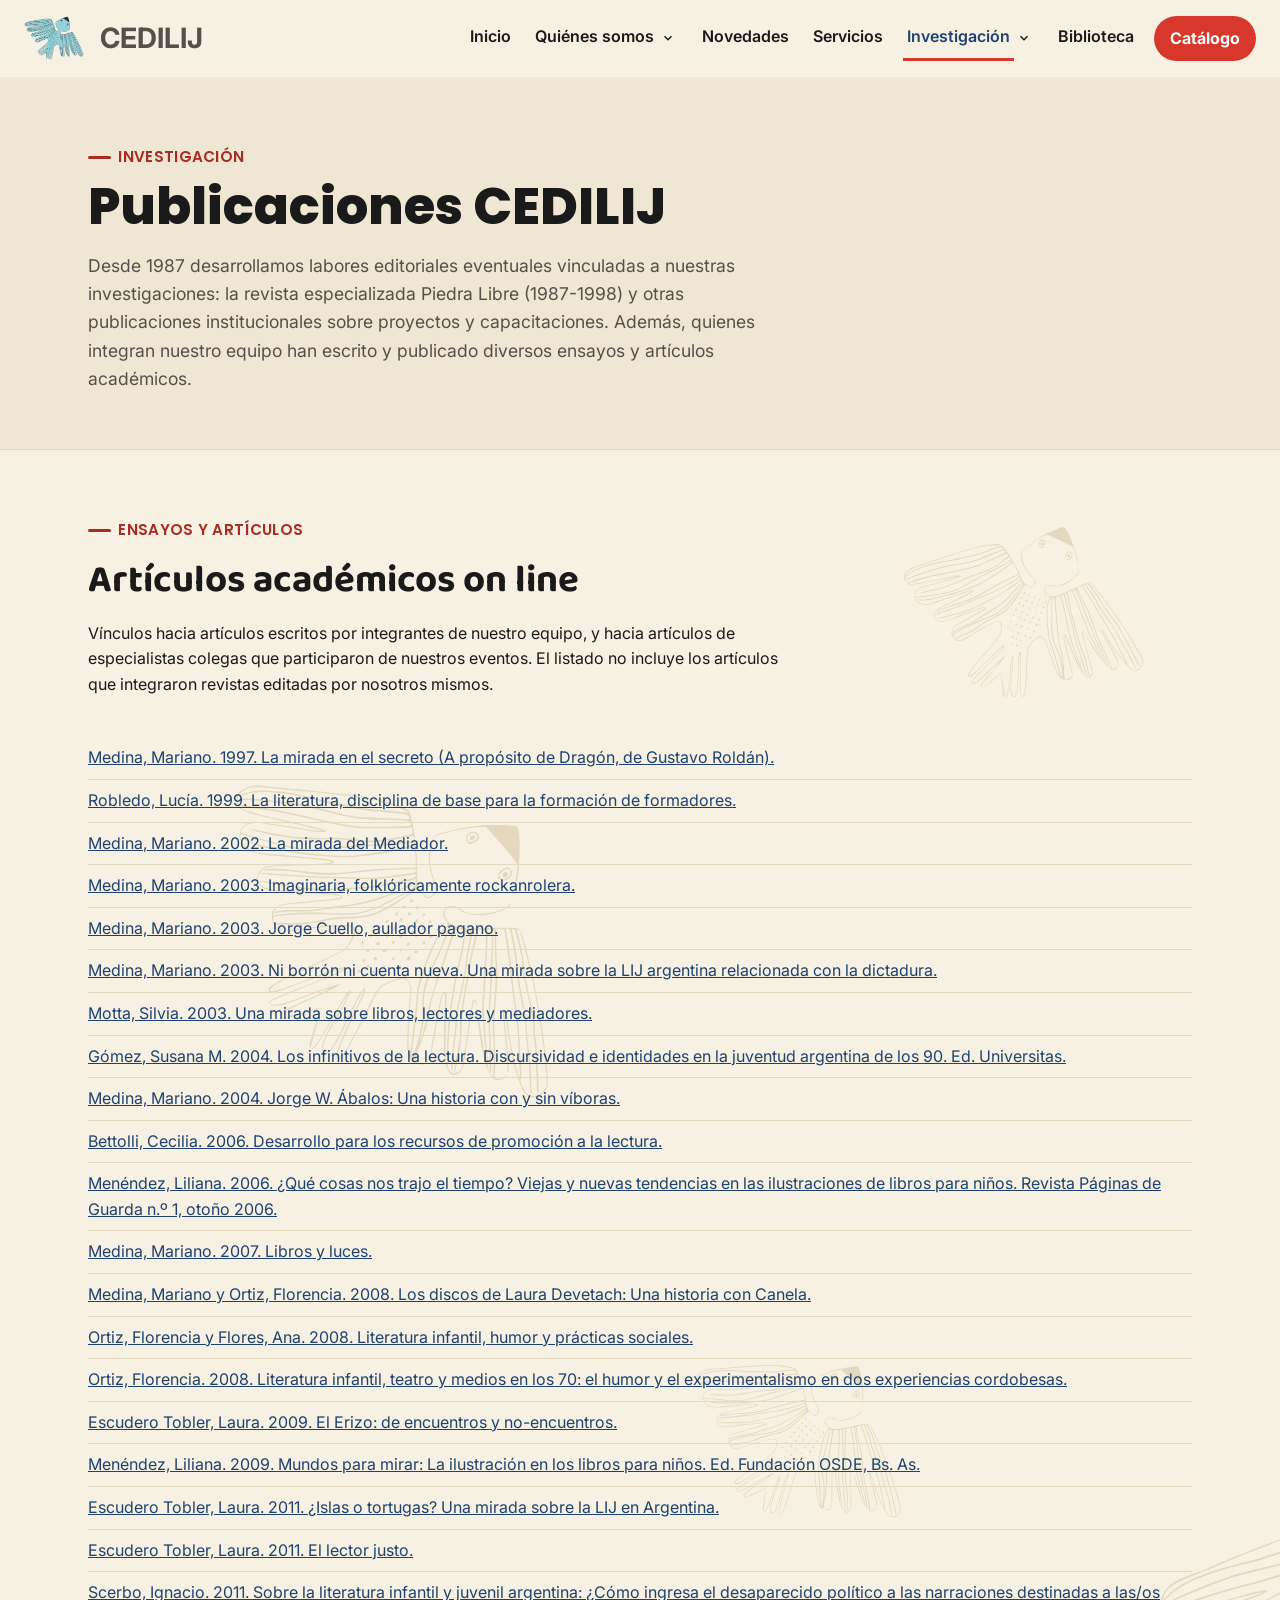
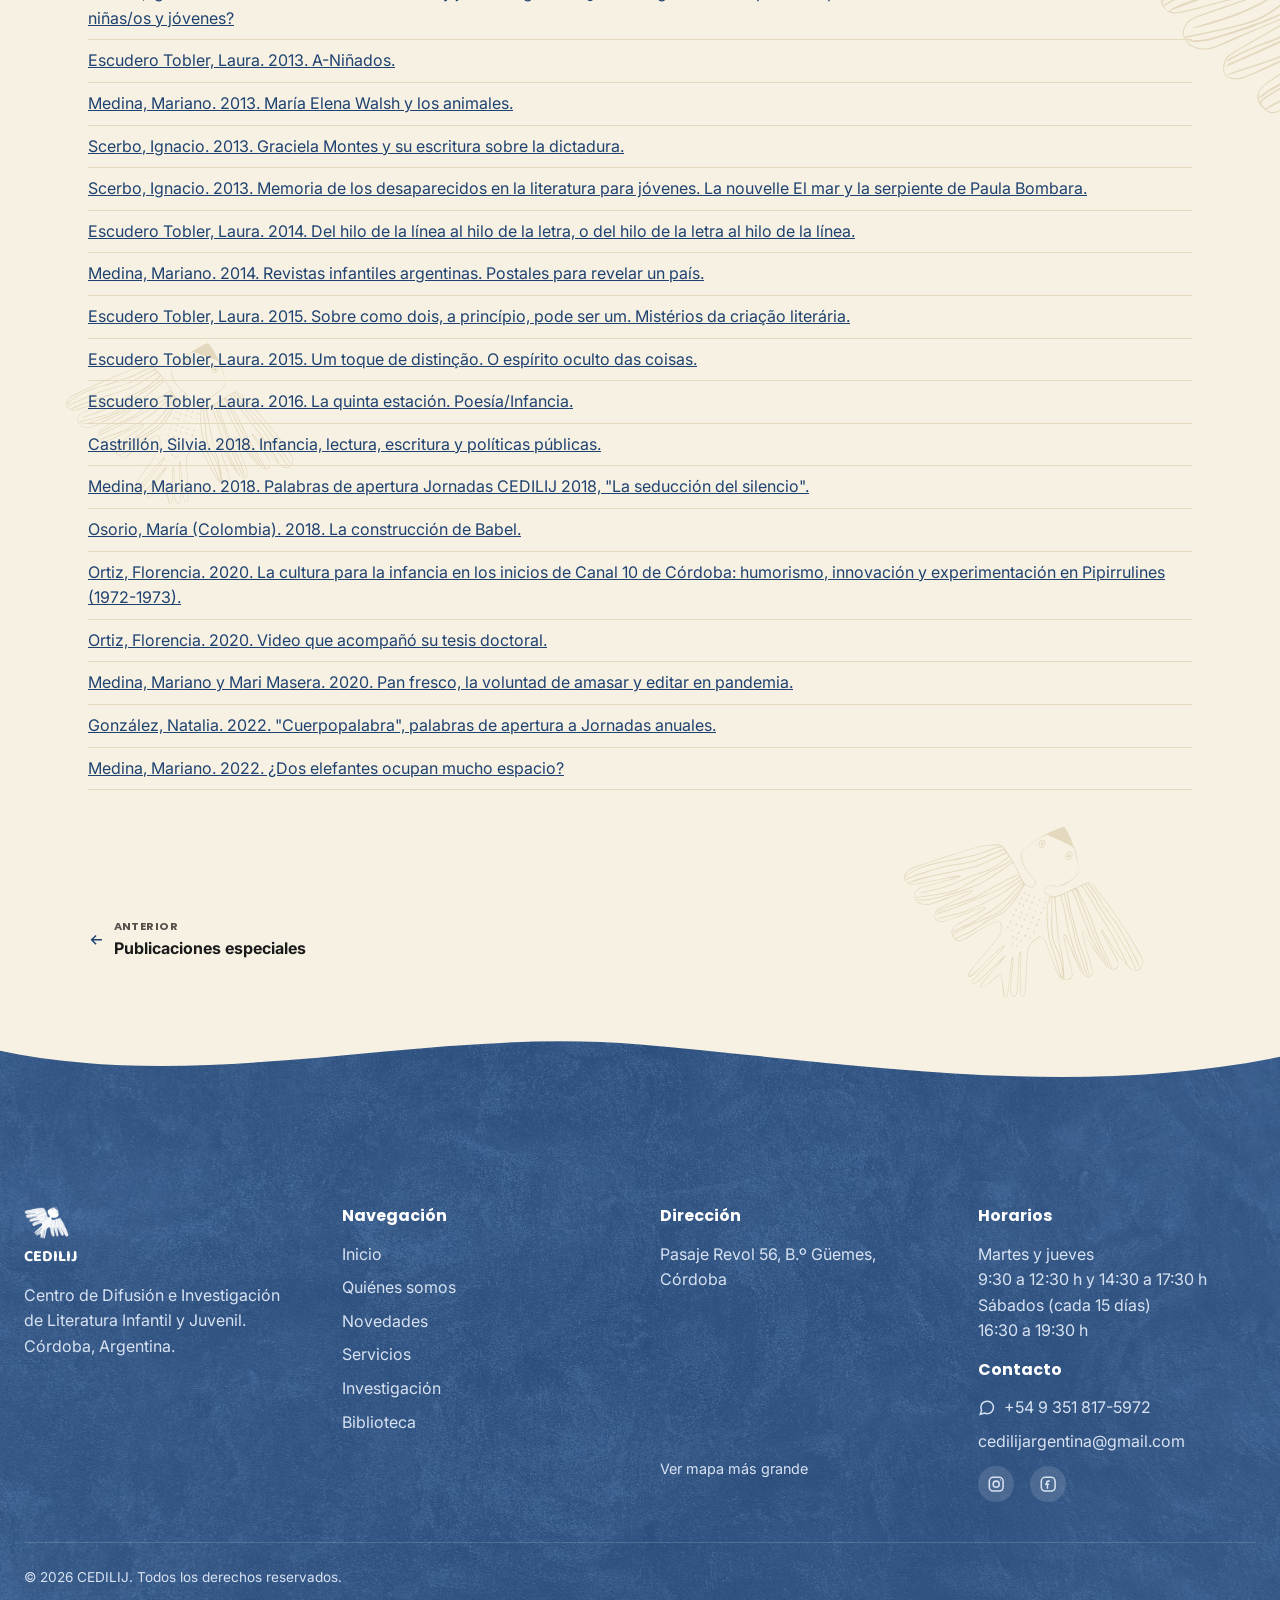
==== commit 51a60819: "Logo real de marca, Biblioteca con datos verificados, Servicios como desplegables - Logo oficial ree" ====
--- a/articulos-academicos.html
+++ b/articulos-academicos.html
@@ -5,7 +5,7 @@
   <meta name="viewport" content="width=device-width, initial-scale=1.0">
   <title>Artículos académicos — CEDILIJ</title>
   <meta name="description" content="Artículos y ensayos on line escritos por miembros de CEDILIJ y por especialistas colegas, sobre literatura infantil y juvenil.">
-  <link rel="icon" type="image/svg+xml" href="assets/img/logo-placeholder.svg">
+  <link rel="icon" type="image/png" href="assets/img/logo-cedilij-favicon.png">
   <link rel="preconnect" href="https://fonts.googleapis.com">
   <link rel="preconnect" href="https://fonts.gstatic.com" crossorigin>
   <link href="https://fonts.googleapis.com/css2?family=Baloo+2:wght@600;700;800&family=Poppins:wght@500;600;700;800&family=Inter:wght@400;500;600;700&display=swap" rel="stylesheet">
@@ -17,7 +17,7 @@
   <header class="site-header">
     <div class="nav-bar">
       <a class="brand" href="index.html">
-        <img src="assets/img/logo-placeholder.svg" alt="" width="40" height="40">
+        <img src="assets/img/logo-cedilij.png" alt="" width="55" height="40">
         <span class="brand-text">
           <strong>CEDILIJ</strong>
         </span>
@@ -136,7 +136,7 @@
     <div class="container">
       <div class="footer-grid">
         <div>
-          <img class="footer-brand-bird" src="assets/img/logo-placeholder.svg" alt="" width="48" height="33">
+          <img class="footer-brand-bird" src="assets/img/logo-cedilij-white-cutout.png" alt="" width="45" height="33">
           <h2>CEDILIJ</h2>
           <p>Centro de Difusión e Investigación de Literatura Infantil y Juvenil. Córdoba, Argentina.</p>
         </div>
@@ -161,7 +161,7 @@
         </div>
         <div>
           <h3>Horarios</h3>
-          <p>Martes y jueves<br>9 a 12 h y 14:30 a 17:30 h</p>
+          <p>Martes y jueves<br>9:30 a 12:30 h y 14:30 a 17:30 h<br>Sábados (cada 15 días)<br>16:30 a 19:30 h</p>
           <h3>Contacto</h3>
           <ul>
             <li class="footer-contact-whatsapp">
--- a/assets/css/styles.css
+++ b/assets/css/styles.css
@@ -14,6 +14,14 @@
   --color-bg-alt: #efe6d3;
   --color-surface: #fffbf2; /* blanco hueso cálido — nunca #fff puro */
   --color-border: #e4d9be;
+
+  /* Pajaritos sueltos y de fondo sobre el crema, apenas más oscuros
+     que el fondo para que se noten sin generar ruido visual. Dos
+     variantes (distinta composición y tono) para que .section-alt
+     no repita exactamente el mismo patrón que el fondo base. */
+  --bg-pattern-birds: url("../img/bg-pattern-cream.svg");
+  --bg-pattern-birds-alt: url("../img/bg-pattern-cream-alt.svg");
+  --bg-pattern-birds-size: 1900px 1900px;
 
   /* Azul: un solo azul para todo (hero, cta, botones, footer) */
   --color-primary: #1f4270;
@@ -63,6 +71,16 @@
   --wave-h: clamp(2.5rem, 6vw, 5rem);
 }
 
+/* Fuente tipo crayón para h1 (Crayon Libre, GGBotNet, dominio público
+   CC0), autohospedada en assets/fonts/ — no está en Google Fonts. */
+@font-face {
+  font-family: "Crayon Libre";
+  src: url("../fonts/CrayonLibre-Regular.ttf") format("truetype");
+  font-weight: normal;
+  font-style: normal;
+  font-display: swap;
+}
+
 /* ---------- Reset ---------- */
 *,
 *::before,
@@ -85,7 +103,10 @@
   overflow-x: hidden; /* evita scroll horizontal por los fondos a sangre de Novedades */
   font-family: var(--font-body);
   color: var(--color-ink);
-  background: var(--color-bg);
+  background-color: var(--color-bg);
+  background-image: var(--bg-pattern-birds);
+  background-repeat: repeat;
+  background-size: var(--bg-pattern-birds-size);
   line-height: 1.6;
   -webkit-font-smoothing: antialiased;
 }
@@ -116,13 +137,12 @@
 }
 
 h1 {
+  font-family: "Crayon Libre", var(--font-heading);
   font-weight: 800;
   line-height: 1.15;
   font-size: clamp(2.1rem, 4vw + 1rem, 3.2rem);
 }
 
-/* Fuente redondeada tipo bloque para h2, a pedido de la usuaria
-   (referencia visual, mejor candidata gratuita: Baloo 2). */
 h2 {
   font-family: "Baloo 2", var(--font-heading);
   font-weight: 700;
@@ -209,7 +229,10 @@
 }
 
 .section-alt {
-  background: var(--color-bg-alt);
+  background-color: var(--color-bg-alt);
+  background-image: var(--bg-pattern-birds-alt);
+  background-repeat: repeat;
+  background-size: var(--bg-pattern-birds-size);
 }
 
 .section-head {
@@ -283,10 +306,6 @@
   color: #fff;
 }
 
-.site-header.hero-transparent .brand img {
-  filter: brightness(0) invert(1);
-}
-
 .site-header.hero-transparent .nav-menu a[aria-current="page"] {
   color: #fff;
   border-bottom-color: var(--color-gold);
@@ -351,7 +370,37 @@
 .brand img {
   height: 2.75rem;
   width: auto;
-  transition: filter var(--transition);
+}
+
+/* Dos versiones superpuestas del logo (a color / blanco con líneas
+   transparentes) que se cruzan en opacidad — reemplaza al filtro
+   brightness(0) invert(1) porque ese filtro no puede dejar las líneas
+   finas transparentes, solo recolorearlas. */
+.brand-logo {
+  position: relative;
+  display: inline-block;
+  width: 3.78rem; /* proporción real del logo (464x338) a 2.75rem de alto */
+  height: 2.75rem;
+}
+
+.brand-logo img {
+  position: absolute;
+  inset: 0;
+  width: 100%;
+  height: 100%;
+  transition: opacity var(--transition);
+}
+
+.brand-logo-white {
+  opacity: 0;
+}
+
+.site-header.hero-transparent .brand-logo-color {
+  opacity: 0;
+}
+
+.site-header.hero-transparent .brand-logo-white {
+  opacity: 1;
 }
 
 .brand strong {
@@ -571,6 +620,7 @@
 
   .nav-menu .nav-submenu a {
     padding: var(--space-2) var(--space-1);
+    color: #fff;
   }
 
   .site-header.nav-open .nav-menu {
@@ -639,7 +689,7 @@
   /* hero-bg.jpg = textura + azul ya combinados en un solo archivo,
      igual que hace tekmaneducation.com (imagen directa, sin blend
      mode ni máscara CSS). Generado a partir de la textura provista
-     por la usuaria; 23 KB en vez del ~1 MB de los intentos previos. */
+     elegida; 23 KB en vez del ~1 MB de los intentos previos. */
   background-image: url("../img/hero-bg.jpg");
   background-size: cover;
   background-position: center;
@@ -723,7 +773,7 @@
 .hero-copy .hero-actions {
   justify-content: center;
   margin-top: var(--space-5);
-  margin-bottom: 1.2rem; /* ~0.5cm extra que pidió la usuaria */
+  margin-bottom: 1.2rem;
 }
 
 .hero-actions {
@@ -969,13 +1019,84 @@
   margin-bottom: 0;
 }
 
-.service-card-meta {
-  margin: 0 0 var(--space-1);
+/* ---------- Servicios: desplegables ----------
+   Fila de ancho completo, beige/hueso liso (sin el ciclo de color de
+   .card) — <details>/<summary> nativo, sin JS. Cerrado se ve título +
+   destinataries + resumen de una línea; abierto suma duración y
+   descripción completa. */
+.service-accordion {
+  display: grid;
+  gap: var(--space-4);
+  margin-top: var(--space-5);
+}
+
+.service-item {
+  background: var(--color-surface);
+  color: var(--color-ink);
+  border: 1px solid var(--color-border);
+  border-radius: 0.4rem;
+  box-shadow: 5px 5px 0 var(--color-shadow-card);
+  transition: transform var(--transition), box-shadow var(--transition);
+}
+
+.service-item:hover,
+.service-item:focus-within {
+  transform: translateY(-3px);
+  box-shadow: 8px 8px 0 var(--color-shadow-card);
+}
+
+.service-item :focus-visible {
+  outline-color: var(--color-ink);
+}
+
+.service-item-summary {
+  display: flex;
+  align-items: center;
+  justify-content: space-between;
+  gap: var(--space-4);
+  padding: var(--space-4);
+  cursor: pointer;
+  list-style: none;
+}
+
+.service-item-summary::-webkit-details-marker {
+  display: none;
+}
+
+.service-item-heading {
+  display: grid;
+  gap: 0.2rem;
+}
+
+.service-item-title {
+  font-family: var(--font-heading);
+  font-weight: 700;
+  font-size: 1.1rem;
+}
+
+.service-item-destinataries,
+.service-item-resumen {
+  display: block;
   font-size: 0.9rem;
 }
 
-.service-card-meta:last-of-type {
-  margin-bottom: var(--space-3);
+.service-item-chevron {
+  flex-shrink: 0;
+  transition: transform var(--transition);
+}
+
+.service-item[open] .service-item-chevron {
+  transform: rotate(180deg);
+}
+
+.service-item-body {
+  padding: 0 var(--space-4) var(--space-4);
+  display: grid;
+  gap: var(--space-2);
+}
+
+.service-item-body p {
+  margin: 0;
 }
 
 /* ---------- Novedades ---------- */
@@ -994,6 +1115,9 @@
   box-shadow: 5px 5px 0 var(--color-shadow-card);
   rotate: -0.5deg;
   transition: transform var(--transition), box-shadow var(--transition), rotate var(--transition);
+  scroll-margin-top: calc(var(--header-h, 5rem) + var(--space-4));
+  color: inherit;
+  text-decoration: none;
 }
 
 .news-grid > .news-card:nth-child(4n + 2) {
@@ -1097,19 +1221,12 @@
 
 /* ---------- Novedades: listado tipo blog (página Novedades) ----------
    Un post entero por fila (no una tarjeta): foto recortada arriba,
-   cuerpo de texto completo abajo. El fondo de cada post llega hasta
-   el borde de la ventana (sangrado, ver --novedades-edge-gap más
-   abajo), pasando por debajo de la barra lateral, que se dibuja
-   encima porque va después en el HTML. El texto/imagen adentro sí
-   quedan en una columna angosta (.news-card-inner) para que se lean
-   cómodos. */
+   cuerpo de texto completo abajo, dentro del ancho normal de
+   .container (misma tarjeta que .news-card en cualquier otro lado
+   del sitio). El texto/imagen adentro quedan en una columna angosta
+   (.news-card-inner) para que se lean cómodos. */
 :root {
   --novedades-sidebar-w: 18rem;
-  /* Distancia del borde de la ventana hasta donde .container empieza
-     a mostrar contenido (su margen de centrado + su padding). Se usa
-     para que el fondo llegue al borde real de la pantalla mientras el
-     texto adentro se mantiene alineado con el resto de la página. */
-  --novedades-edge-gap: max(0px, calc((100vw - var(--container-w)) / 2));
 }
 
 .novedades-layout {
@@ -1257,22 +1374,6 @@
   width: 1.4rem;
   height: 1.4rem;
   flex-shrink: 0;
-}
-
-/* Ítem sin link todavía (falta el dato real, ver comentario HTML) */
-.novedades-follow-pending {
-  display: flex;
-  align-items: center;
-  gap: var(--space-3);
-  padding: var(--space-2) var(--space-3);
-  color: rgba(255, 255, 255, 0.7);
-  font-weight: 600;
-}
-
-.novedades-follow-pending em {
-  font-style: normal;
-  font-weight: 400;
-  font-size: 0.85rem;
 }
 
 .novedades-follow :focus-visible {
@@ -1336,22 +1437,6 @@
   margin: 0;
   padding-inline: var(--space-4);
   scroll-margin-top: calc(var(--header-h, 5rem) + var(--space-4));
-}
-
-/* El fondo llega hasta el borde de la ventana (no solo hasta el borde
-   de .container) en cualquier ancho, no solo en desktop: técnica
-   clásica de "sangrado" para escapar de un contenedor centrado y con
-   padding. --novedades-edge-gap mide cuánto hay que empujar el
-   contenido de vuelta para que el texto quede exactamente donde
-   estaba (alineado con el resto de la página), aunque el fondo ya no
-   respete ese límite. Va después de las reglas base para poder pisar
-   el padding-inline de arriba. */
-.post-list .news-card,
-.post-year-marker {
-  width: 100vw;
-  margin-left: calc(-1 * (var(--novedades-edge-gap) + var(--space-4)));
-  padding-left: calc(var(--novedades-edge-gap) + var(--space-4));
-  padding-right: 0;
 }
 
 /* Los posteos son captions de Instagram pegadas tal cual (con
@@ -1485,15 +1570,39 @@
 }
 
 .whatsapp-cta h2 {
+  position: relative;
+  z-index: 1;
   color: #fff;
   max-width: 34rem;
   margin-inline: auto;
 }
 
 .whatsapp-cta p {
+  position: relative;
+  z-index: 1;
   max-width: 26rem;
   margin-inline: auto;
   margin-bottom: var(--space-5);
+}
+
+/* Garabato punteado de fondo, inspirado en las líneas sueltas de
+   tekmaneducation.com — puramente decorativo, detrás del texto. */
+.whatsapp-cta-line {
+  position: absolute;
+  inset: 0;
+  width: 100%;
+  height: 100%;
+  z-index: 0;
+  opacity: 0.6;
+}
+
+.whatsapp-cta-links {
+  position: relative;
+  z-index: 1;
+  display: flex;
+  flex-wrap: wrap;
+  justify-content: center;
+  gap: var(--space-3);
 }
 
 .whatsapp-cta .btn-primary {
@@ -1521,11 +1630,11 @@
    cohete de tekman. */
 .whatsapp-cta-bird {
   position: absolute;
-  top: -1rem;
+  top: -1.25rem;
   right: -0.75rem;
   --bird-rest-y: 0px;
   translate: 0 var(--bird-rest-y);
-  width: 5rem;
+  width: 9rem;
   height: auto;
   transform: scaleX(-1);
   rotate: 10deg;
@@ -1538,14 +1647,14 @@
     top: 50%;
     right: -1rem;
     --bird-rest-y: -50%;
-    width: 8rem;
+    width: 11rem;
   }
 }
 
 @media (min-width: 80rem) {
   .whatsapp-cta-bird {
     right: -2.5rem;
-    width: 10rem;
+    width: 13rem;
   }
 }
 
@@ -1566,29 +1675,37 @@
    "un momento de motion bien elegido, no efectos sueltos". */
 .card-grid > [data-animate]:nth-child(1),
 .news-grid > [data-animate]:nth-child(1),
-.info-list > [data-animate]:nth-child(1) {
+.info-list > [data-animate]:nth-child(1),
+.service-accordion > [data-animate]:nth-child(1) {
   transition-delay: 0ms;
 }
 .card-grid > [data-animate]:nth-child(2),
 .news-grid > [data-animate]:nth-child(2),
-.info-list > [data-animate]:nth-child(2) {
+.info-list > [data-animate]:nth-child(2),
+.service-accordion > [data-animate]:nth-child(2) {
   transition-delay: 90ms;
 }
 .card-grid > [data-animate]:nth-child(3),
 .news-grid > [data-animate]:nth-child(3),
-.info-list > [data-animate]:nth-child(3) {
+.info-list > [data-animate]:nth-child(3),
+.service-accordion > [data-animate]:nth-child(3) {
   transition-delay: 180ms;
 }
 .card-grid > [data-animate]:nth-child(4),
 .news-grid > [data-animate]:nth-child(4),
-.info-list > [data-animate]:nth-child(4) {
+.info-list > [data-animate]:nth-child(4),
+.service-accordion > [data-animate]:nth-child(4) {
   transition-delay: 270ms;
 }
 .card-grid > [data-animate]:nth-child(5),
-.news-grid > [data-animate]:nth-child(5) {
+.news-grid > [data-animate]:nth-child(5),
+.info-list > [data-animate]:nth-child(5),
+.service-accordion > [data-animate]:nth-child(5) {
   transition-delay: 360ms;
 }
-.card-grid > [data-animate]:nth-child(6) {
+.card-grid > [data-animate]:nth-child(6),
+.info-list > [data-animate]:nth-child(6),
+.service-accordion > [data-animate]:nth-child(6) {
   transition-delay: 450ms;
 }
 
@@ -1610,6 +1727,13 @@
 .info-list--stacked li {
   flex-direction: column;
   align-items: flex-start;
+}
+
+.info-sublist {
+  margin: var(--space-2) 0 0;
+  padding-left: 1.2rem;
+  display: grid;
+  gap: var(--space-1);
 }
 
 .distincion-thumb {
@@ -1943,10 +2067,6 @@
 
 .footer-brand-bird {
   margin-bottom: var(--space-2);
-  /* El logo es negro; se pasa a blanco para que se vea sobre el
-     azul del footer (brightness(0) lo deja negro puro pase lo que
-     pase, invert(1) lo da vuelta a blanco). */
-  filter: brightness(0) invert(1);
 }
 
 .footer-map {
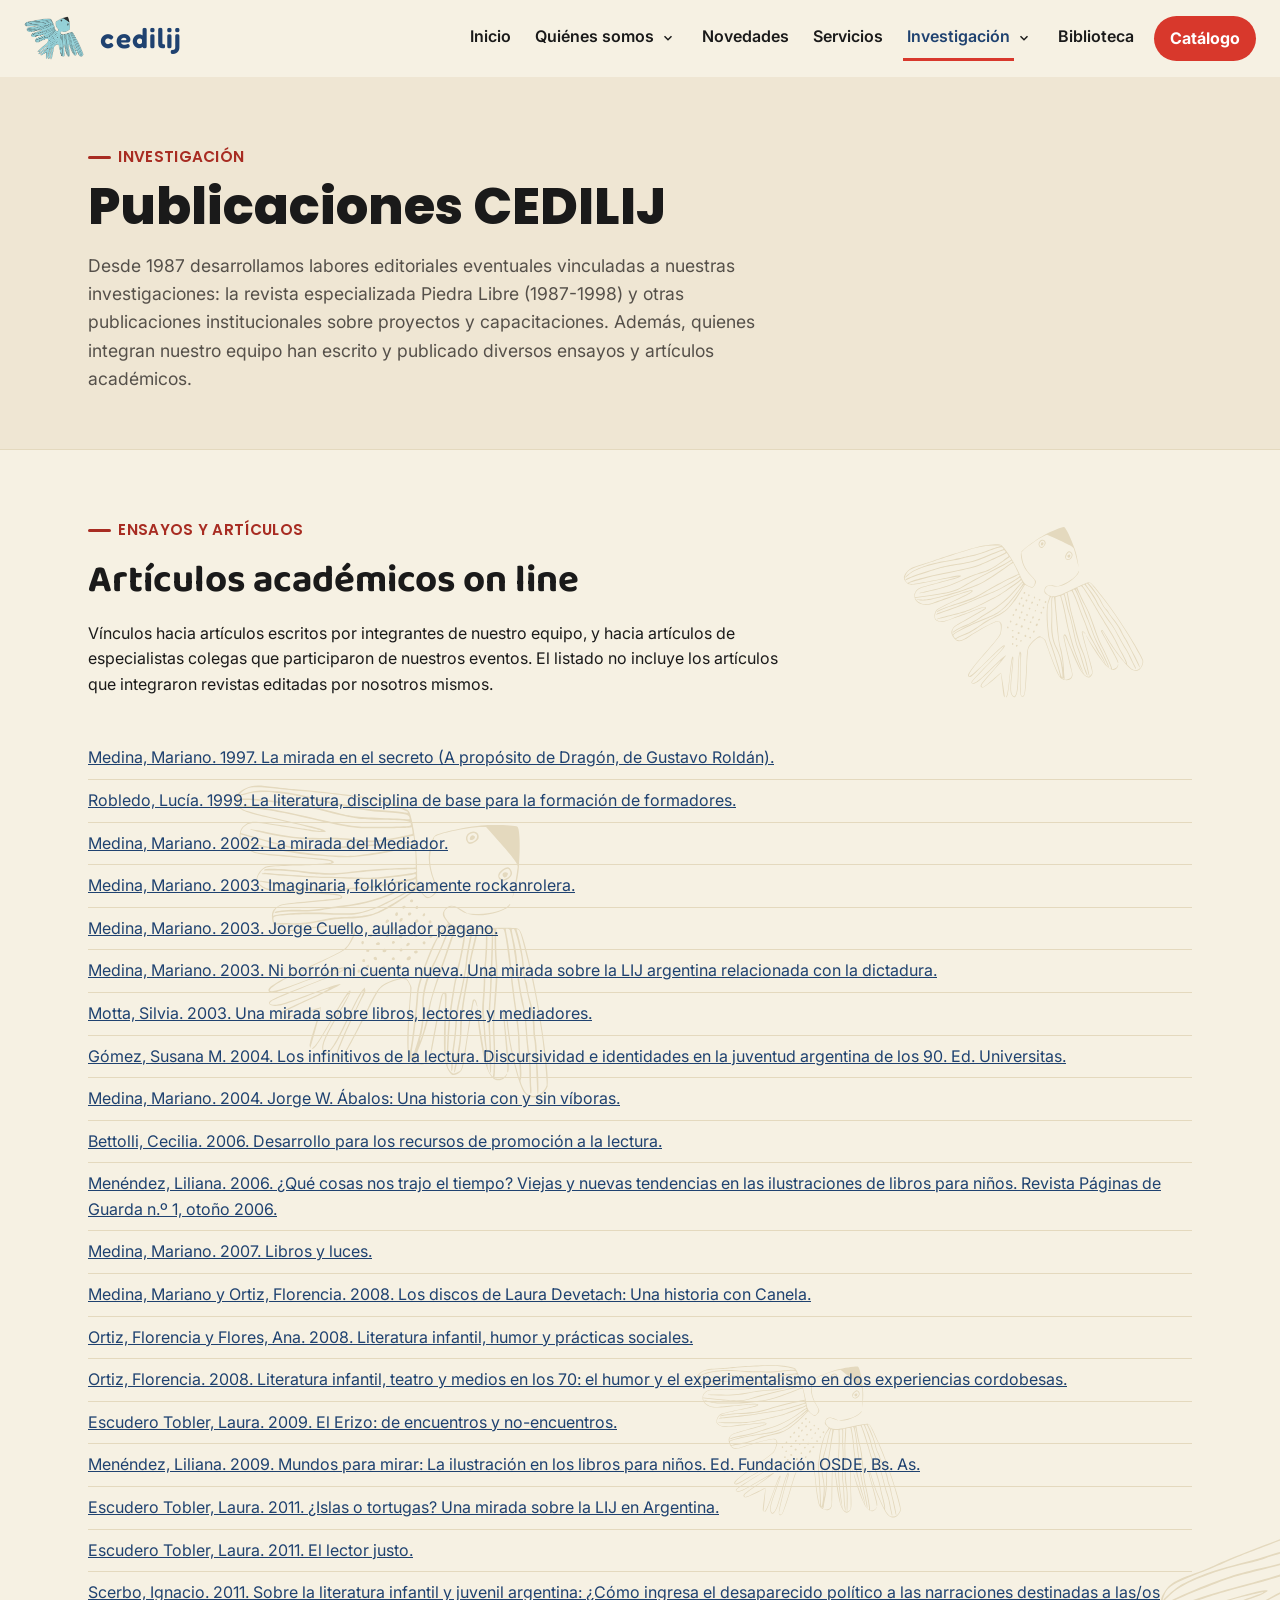
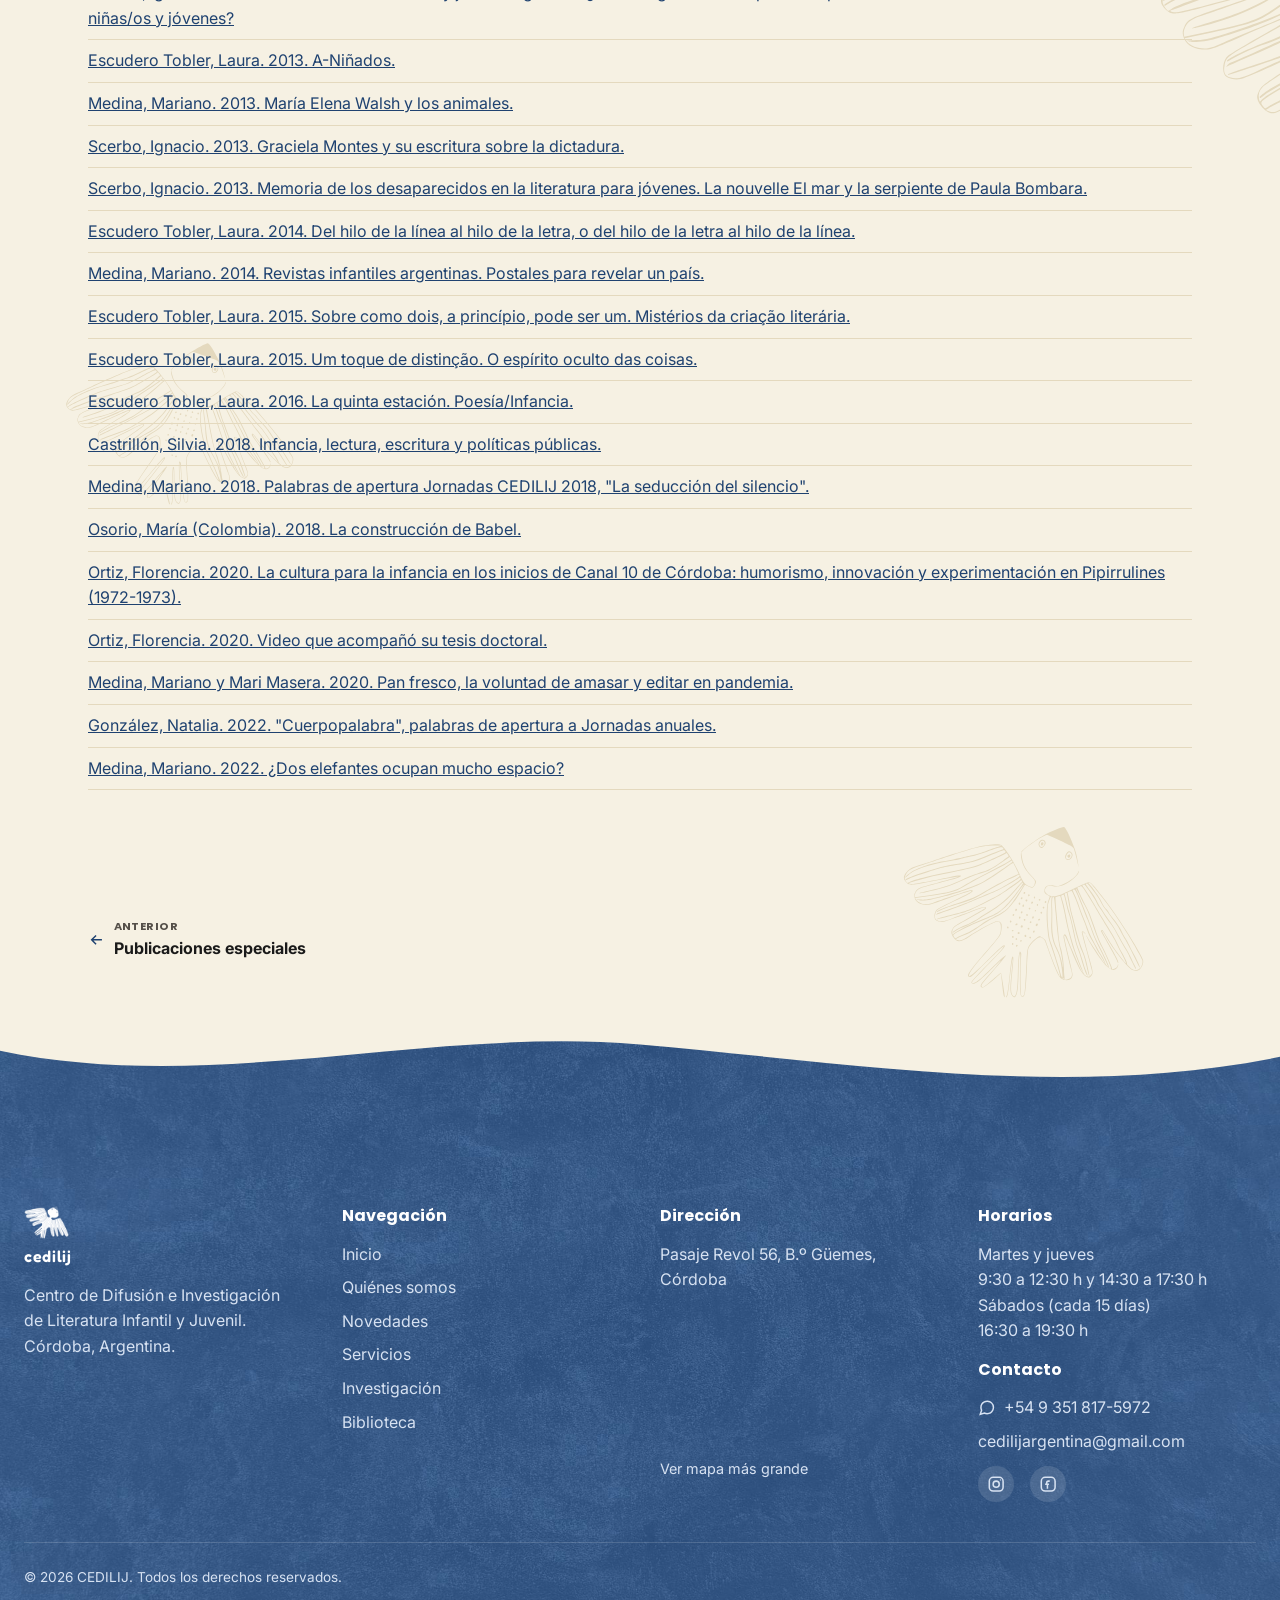
==== commit dbdb3bf2: "Nombre de marca en minuscula (cedilij) en header y footer Isotipo tipografico "cedilij" en minuscula" ====
--- a/articulos-academicos.html
+++ b/articulos-academicos.html
@@ -8,7 +8,7 @@
   <link rel="icon" type="image/png" href="assets/img/logo-cedilij-favicon.png">
   <link rel="preconnect" href="https://fonts.googleapis.com">
   <link rel="preconnect" href="https://fonts.gstatic.com" crossorigin>
-  <link href="https://fonts.googleapis.com/css2?family=Baloo+2:wght@600;700;800&family=Poppins:wght@500;600;700;800&family=Inter:wght@400;500;600;700&display=swap" rel="stylesheet">
+  <link href="https://fonts.googleapis.com/css2?family=Baloo+2:wght@600;700;800&family=Poppins:wght@500;600;700;800&family=Inter:wght@400;500;600;700&family=Fredoka:wght@600;700&display=swap" rel="stylesheet">
   <link rel="stylesheet" href="assets/css/styles.css">
 </head>
 <body>
@@ -19,7 +19,7 @@
       <a class="brand" href="index.html">
         <img src="assets/img/logo-cedilij.png" alt="" width="55" height="40">
         <span class="brand-text">
-          <strong>CEDILIJ</strong>
+          <strong>cedilij</strong>
         </span>
       </a>
       <button class="nav-toggle" type="button" aria-expanded="false" aria-controls="nav-menu" aria-label="Abrir menú de navegación">
@@ -137,7 +137,7 @@
       <div class="footer-grid">
         <div>
           <img class="footer-brand-bird" src="assets/img/logo-cedilij-white-cutout.png" alt="" width="45" height="33">
-          <h2>CEDILIJ</h2>
+          <h2 class="footer-brand-name">cedilij</h2>
           <p>Centro de Difusión e Investigación de Literatura Infantil y Juvenil. Córdoba, Argentina.</p>
         </div>
         <div>
--- a/assets/css/styles.css
+++ b/assets/css/styles.css
@@ -361,10 +361,17 @@
   display: flex;
   align-items: center;
   gap: var(--space-3);
-  font-family: var(--font-heading);
-  font-weight: 700;
+  text-decoration: none;
+}
+
+/* Isotipo tipográfico real de marca: "cedilij" en minúscula, con la
+   fuente redondeada que usan en sus piezas gráficas (Fredoka, mejor
+   candidata gratuita — no está confirmado que sea la fuente exacta). */
+.brand-text strong {
+  font-family: "Fredoka", var(--font-heading);
+  font-weight: 600;
+  letter-spacing: 0.04em;
   color: var(--color-primary);
-  text-decoration: none;
 }
 
 .brand img {
@@ -2006,6 +2013,13 @@
   margin-bottom: var(--space-3);
 }
 
+.footer-brand-name {
+  font-family: "Fredoka", var(--font-heading);
+  font-weight: 600;
+  font-size: 1.15rem;
+  letter-spacing: 0.04em;
+}
+
 .footer-grid a {
   color: #d7e2f2;
   text-decoration: none;
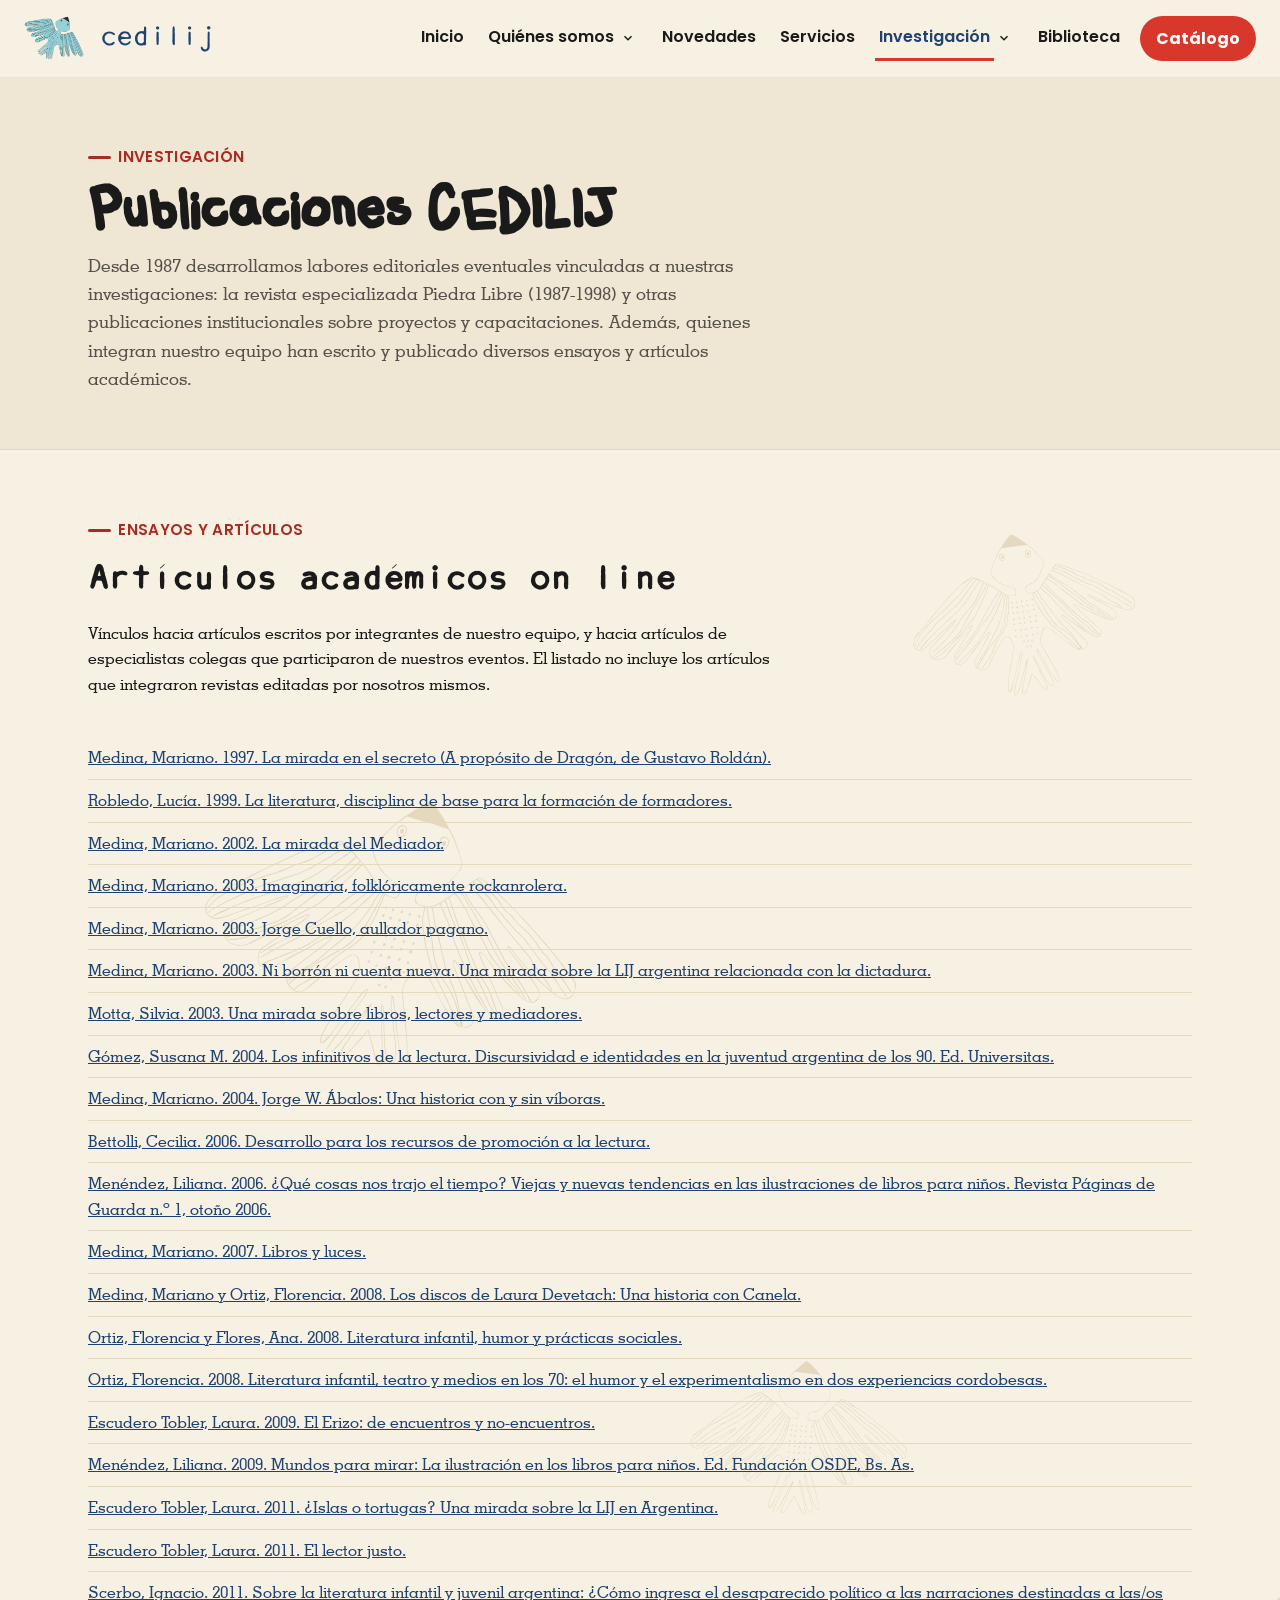
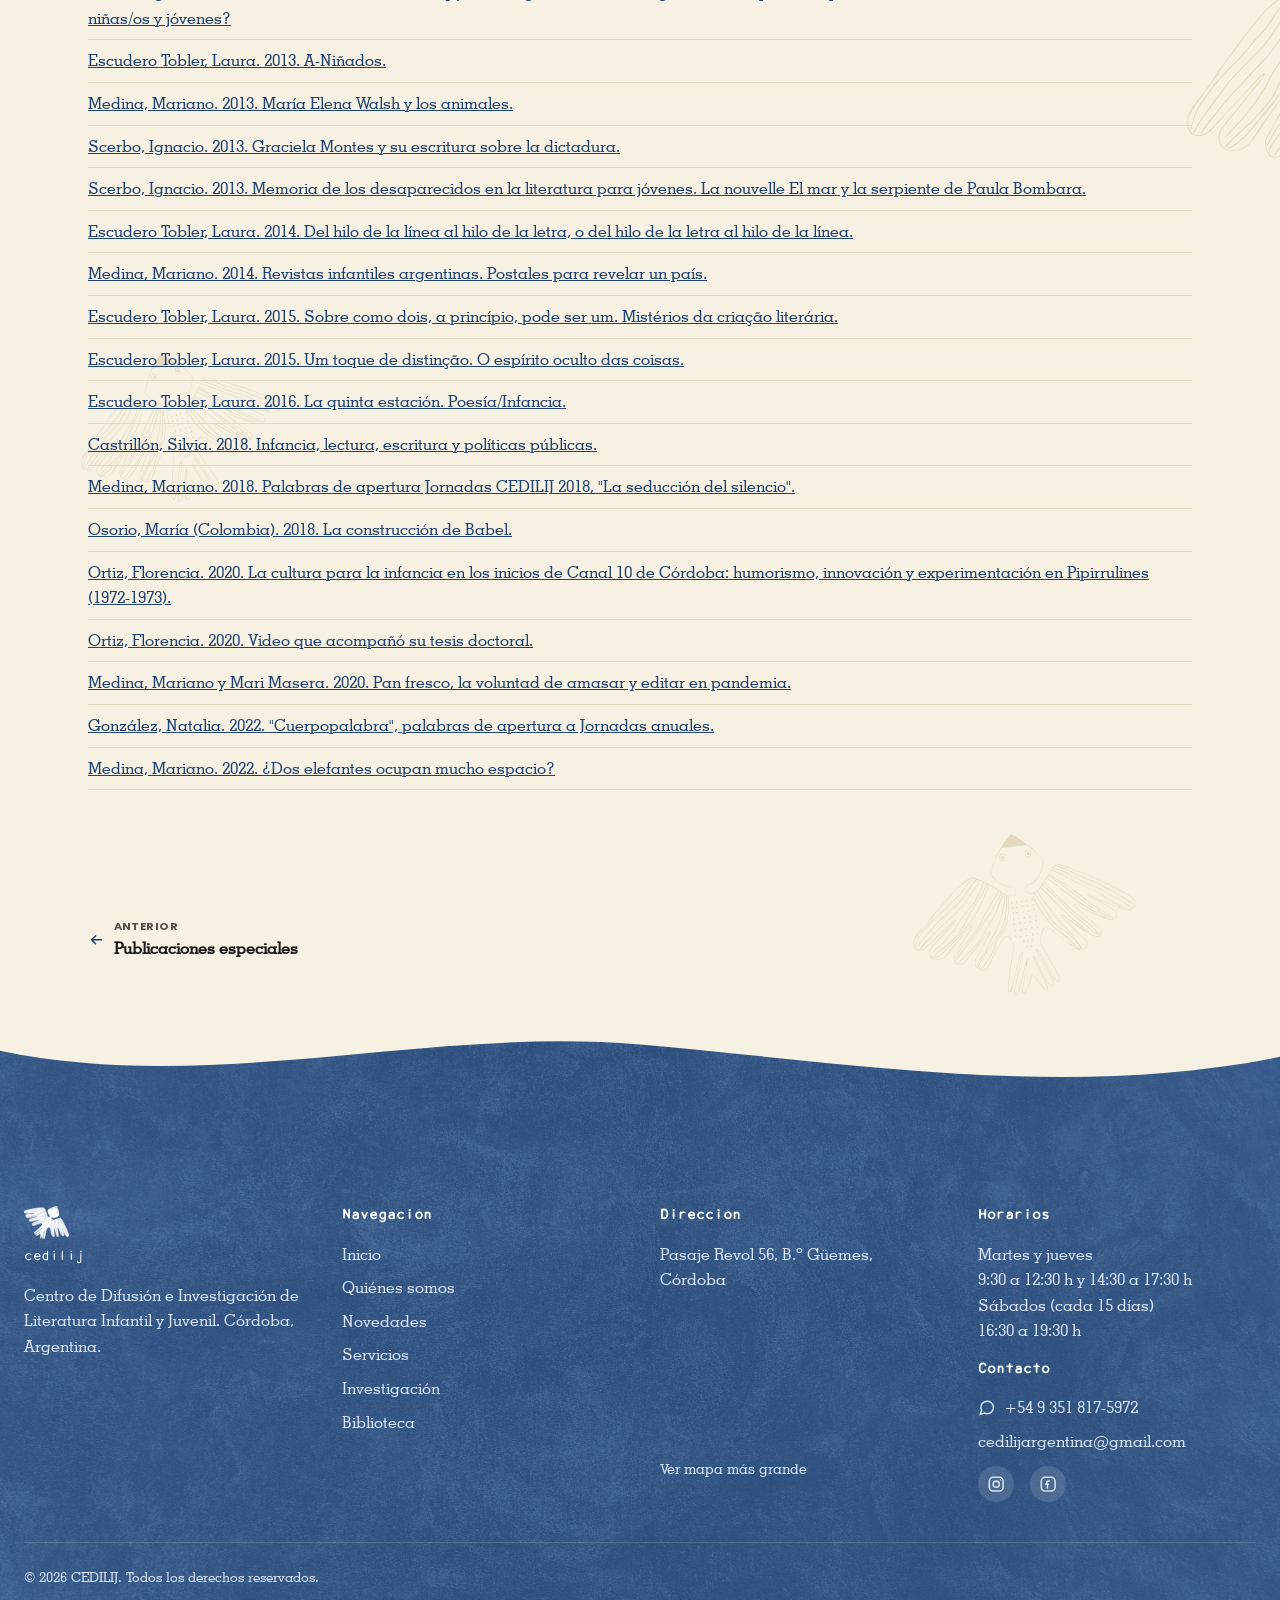
==== commit 63dd2ca1: "Rehago pájaros del fondo/logo en vectores propios, cambio tipografías y sumo los tres pilares en Ini" ====
--- a/articulos-academicos.html
+++ b/articulos-academicos.html
@@ -8,7 +8,7 @@
   <link rel="icon" type="image/png" href="assets/img/logo-cedilij-favicon.png">
   <link rel="preconnect" href="https://fonts.googleapis.com">
   <link rel="preconnect" href="https://fonts.gstatic.com" crossorigin>
-  <link href="https://fonts.googleapis.com/css2?family=Baloo+2:wght@600;700;800&family=Poppins:wght@500;600;700;800&family=Inter:wght@400;500;600;700&family=Fredoka:wght@600;700&display=swap" rel="stylesheet">
+  <link href="https://fonts.googleapis.com/css2?family=Baloo+2:wght@600;700;800&family=Poppins:wght@500;600;700;800&family=Inter:wght@400;500;600;700&display=swap" rel="stylesheet">
   <link rel="stylesheet" href="assets/css/styles.css">
 </head>
 <body>
--- a/assets/css/styles.css
+++ b/assets/css/styles.css
@@ -48,7 +48,7 @@
   /* Tipografía — Poppins para títulos (gratuita, la misma que usa
      tekmaneducation.com como referencia), Inter para texto de cuerpo. */
   --font-heading: "Poppins", "Segoe UI", system-ui, sans-serif;
-  --font-body: "Inter", "Segoe UI", system-ui, sans-serif;
+  --font-body: "GeoSlab703", "Inter", "Segoe UI", system-ui, sans-serif;
 
   /* Escala espacial */
   --space-1: 0.25rem;
@@ -71,11 +71,31 @@
   --wave-h: clamp(2.5rem, 6vw, 5rem);
 }
 
-/* Fuente tipo crayón para h1 (Crayon Libre, GGBotNet, dominio público
-   CC0), autohospedada en assets/fonts/ — no está en Google Fonts. */
+/* Daisy Wheel: la fuente real del isotipo "cedilij" (ya no una
+   aproximación), autohospedada en assets/fonts/. */
 @font-face {
-  font-family: "Crayon Libre";
-  src: url("../fonts/CrayonLibre-Regular.ttf") format("truetype");
+  font-family: "Daisy Wheel";
+  src: url("../fonts/DaisyWheel.otf") format("opentype");
+  font-weight: normal;
+  font-style: normal;
+  font-display: swap;
+}
+
+/* GeoSlab703: fuente de los textos chicos (cuerpo, footer, nav, botones),
+   autohospedada en assets/fonts/. Baloo 2 sigue en uso en
+   .post-year-marker (Novedades), eso no cambia. */
+@font-face {
+  font-family: "GeoSlab703";
+  src: url("../fonts/GeoSlab703-Medium.ttf") format("truetype");
+  font-weight: normal;
+  font-style: normal;
+  font-display: swap;
+}
+
+/* Flabby Bums: fuente manuscrita para h1, autohospedada en assets/fonts/. */
+@font-face {
+  font-family: "Flabby Bums";
+  src: url("../fonts/FlabbyBums-Regular.ttf") format("truetype");
   font-weight: normal;
   font-style: normal;
   font-display: swap;
@@ -137,14 +157,14 @@
 }
 
 h1 {
-  font-family: "Crayon Libre", var(--font-heading);
+  font-family: "Flabby Bums", var(--font-heading);
   font-weight: 800;
   line-height: 1.15;
   font-size: clamp(2.1rem, 4vw + 1rem, 3.2rem);
 }
 
 h2 {
-  font-family: "Baloo 2", var(--font-heading);
+  font-family: "Daisy Wheel", var(--font-heading);
   font-weight: 700;
 }
 
@@ -153,6 +173,7 @@
 }
 
 h3 {
+  font-family: "Daisy Wheel", var(--font-heading);
   font-size: 1.3rem;
 }
 
@@ -364,13 +385,12 @@
   text-decoration: none;
 }
 
-/* Isotipo tipográfico real de marca: "cedilij" en minúscula, con la
-   fuente redondeada que usan en sus piezas gráficas (Fredoka, mejor
-   candidata gratuita — no está confirmado que sea la fuente exacta). */
+/* Isotipo tipográfico real de marca: "cedilij" en minúscula, con Daisy
+   Wheel, la fuente real que usan en sus piezas gráficas. */
 .brand-text strong {
-  font-family: "Fredoka", var(--font-heading);
-  font-weight: 600;
-  letter-spacing: 0.04em;
+  font-family: "Daisy Wheel", var(--font-heading);
+  font-weight: normal;
+  letter-spacing: -0.03em;
   color: var(--color-primary);
 }
 
@@ -412,7 +432,7 @@
 
 .brand strong {
   display: block;
-  font-size: 1.75rem;
+  font-size: 2rem;
   line-height: 1.1;
 }
 
@@ -454,6 +474,7 @@
 .nav-menu a {
   text-decoration: none;
   color: var(--color-ink);
+  font-family: var(--font-heading);
   font-weight: 600;
   padding: var(--space-2) var(--space-1);
   border-bottom: 3px solid transparent;
@@ -627,6 +648,13 @@
 
   .nav-menu .nav-submenu a {
     padding: var(--space-2) var(--space-1);
+    color: var(--color-ink);
+  }
+
+  /* Excepción: con el menú mobile abierto y el header todavía
+     transparente sobre el hero azul de Inicio (antes de scrollear),
+     el fondo detrás del submenú es el azul del hero, no el crema. */
+  .site-header.hero-transparent .nav-menu .nav-submenu a {
     color: #fff;
   }
 
@@ -951,6 +979,49 @@
   }
 }
 
+/* Variante "pilares" (Inicio): la tarjeta destacada (.card--featured)
+   va primero y ocupa todo el ancho en pantallas chicas/medianas, con
+   las otras dos en dos columnas debajo; en desktop pasa al centro de
+   una fila de 3, más grande que las otras. Si la pantalla es muy
+   angosta, las tres quedan apiladas del mismo tamaño (orden natural
+   del HTML), para no perder legibilidad. */
+.card-grid--pillars {
+  grid-template-columns: 1fr;
+}
+
+@media (min-width: 30rem) {
+  .card-grid--pillars {
+    grid-template-columns: 1fr 1fr;
+  }
+
+  .card-grid--pillars .card--featured {
+    grid-column: 1 / -1;
+    padding: var(--space-5);
+  }
+}
+
+@media (min-width: 64rem) {
+  .card-grid--pillars {
+    grid-template-columns: 1fr 1.1fr 1fr;
+    align-items: end;
+  }
+
+  .card-grid--pillars .card--featured {
+    grid-column: 2;
+    grid-row: 1;
+  }
+
+  .card-grid--pillars .card:nth-child(2) {
+    grid-column: 1;
+    grid-row: 1;
+  }
+
+  .card-grid--pillars .card:nth-child(3) {
+    grid-column: 3;
+    grid-row: 1;
+  }
+}
+
 .card {
   position: relative;
   background: var(--color-primary);
@@ -1275,6 +1346,17 @@
   }
 }
 
+/* Envuelve todos los pares año + post-list en una sola columna, para
+   que .novedades-layout quede en exactamente 2 hijos (esta y la
+   lateral) y el grid de 2 columnas no dependa de acomodar a mano
+   cuántos años/listas haya adentro. */
+.novedades-main {
+  display: flex;
+  flex-direction: column;
+  gap: var(--space-5);
+  min-width: 0;
+}
+
 .novedades-follow {
   background: var(--color-primary);
   color: #fff;
@@ -1436,7 +1518,6 @@
    con el año. También es el destino de los links de "Navegá por año"
    de la barra lateral. */
 .post-year-marker {
-  grid-column: 1 / -1;
   font-family: "Baloo 2", var(--font-heading);
   font-weight: 700;
   font-size: 1.15rem;
@@ -1593,14 +1674,38 @@
 }
 
 /* Garabato punteado de fondo, inspirado en las líneas sueltas de
-   tekmaneducation.com — puramente decorativo, detrás del texto. */
+   tekmaneducation.com — puramente decorativo, detrás del texto. Dos
+   trazos distintos, uno por layout (se muestran/ocultan por media
+   query, igual que el ancla del pájaro más abajo): en mobile termina
+   en la esquina inferior derecha (800,400), donde el pájaro queda más
+   grande y contenido adentro de la caja; en desktop termina a mitad
+   de altura del borde derecho (800,200), donde el pájaro flota mitad
+   afuera. preserveAspectRatio="none" para que el trazo llene la caja
+   completa sin recortes. Ambos path salen del viewBox (coordenadas
+   negativas o mayores a 800/400) a propósito, con curvas y cruces —
+   overflow: visible para que esas partes no se corten. */
 .whatsapp-cta-line {
   position: absolute;
   inset: 0;
   width: 100%;
   height: 100%;
+  overflow: visible;
   z-index: 0;
   opacity: 0.6;
+}
+
+.whatsapp-cta-line--desktop {
+  display: none;
+}
+
+@media (min-width: 60rem) {
+  .whatsapp-cta-line--mobile {
+    display: none;
+  }
+
+  .whatsapp-cta-line--desktop {
+    display: block;
+  }
 }
 
 .whatsapp-cta-links {
@@ -1626,25 +1731,24 @@
   outline-color: #fff;
 }
 
-/* Pájaro decorativo, espejado para que mire hacia el texto. "Flota"
-   suavemente (--bird-rest-y parametriza el punto de reposo para que
-   la misma animación sirva en los dos layouts); ya existe una regla
-   global que desactiva animaciones con prefers-reduced-motion.
-   En mobile el texto ocupa casi todo el ancho de la caja, así que el
-   pájaro va arriba a la derecha (no hay lugar al costado sin tapar
-   texto); desde donde ya sobra espacio al costado del texto centrado,
-   pasa a estar centrado verticalmente sobre el borde derecho, como el
-   cohete de tekman. */
+/* Pájaro decorativo, espejado para que mire hacia el texto, anclado
+   al mismo punto donde termina el garabato punteado (ver arriba): en
+   mobile, esquina inferior derecha, contenido adentro de la caja y
+   más grande que antes; en desktop, borde derecho a mitad de altura,
+   flotando mitad afuera. --bird-x/--bird-y controlan cuánto se corre
+   el pájaro desde el punto de anclaje (left/top). "Flota" suavemente;
+   ya existe una regla global que desactiva animaciones con
+   prefers-reduced-motion. */
 .whatsapp-cta-bird {
   position: absolute;
-  top: -1.25rem;
-  right: -0.75rem;
-  --bird-rest-y: 0px;
-  translate: 0 var(--bird-rest-y);
-  width: 9rem;
+  left: 100%;
+  top: 100%;
+  --bird-x: -78%;
+  --bird-y: -78%;
+  translate: var(--bird-x) var(--bird-y);
+  width: 10rem;
   height: auto;
-  transform: scaleX(-1);
-  rotate: 10deg;
+  transform: scaleX(-1) rotate(10deg);
   pointer-events: none;
   animation: whatsapp-cta-float 3.5s ease-in-out infinite;
 }
@@ -1652,26 +1756,25 @@
 @media (min-width: 60rem) {
   .whatsapp-cta-bird {
     top: 50%;
-    right: -1rem;
-    --bird-rest-y: -50%;
-    width: 11rem;
+    --bird-x: -50%;
+    --bird-y: -50%;
+    width: 10.5rem;
   }
 }
 
 @media (min-width: 80rem) {
   .whatsapp-cta-bird {
-    right: -2.5rem;
-    width: 13rem;
+    width: 12.5rem;
   }
 }
 
 @keyframes whatsapp-cta-float {
   0%,
   100% {
-    translate: 0 var(--bird-rest-y);
+    translate: var(--bird-x) var(--bird-y);
   }
   50% {
-    translate: 0 calc(var(--bird-rest-y) - 10px);
+    translate: var(--bird-x) calc(var(--bird-y) - 10px);
   }
 }
 
@@ -2014,10 +2117,10 @@
 }
 
 .footer-brand-name {
-  font-family: "Fredoka", var(--font-heading);
-  font-weight: 600;
-  font-size: 1.15rem;
-  letter-spacing: 0.04em;
+  font-family: "Daisy Wheel", var(--font-heading);
+  font-weight: normal;
+  font-size: 1.3rem;
+  letter-spacing: -0.03em;
 }
 
 .footer-grid a {
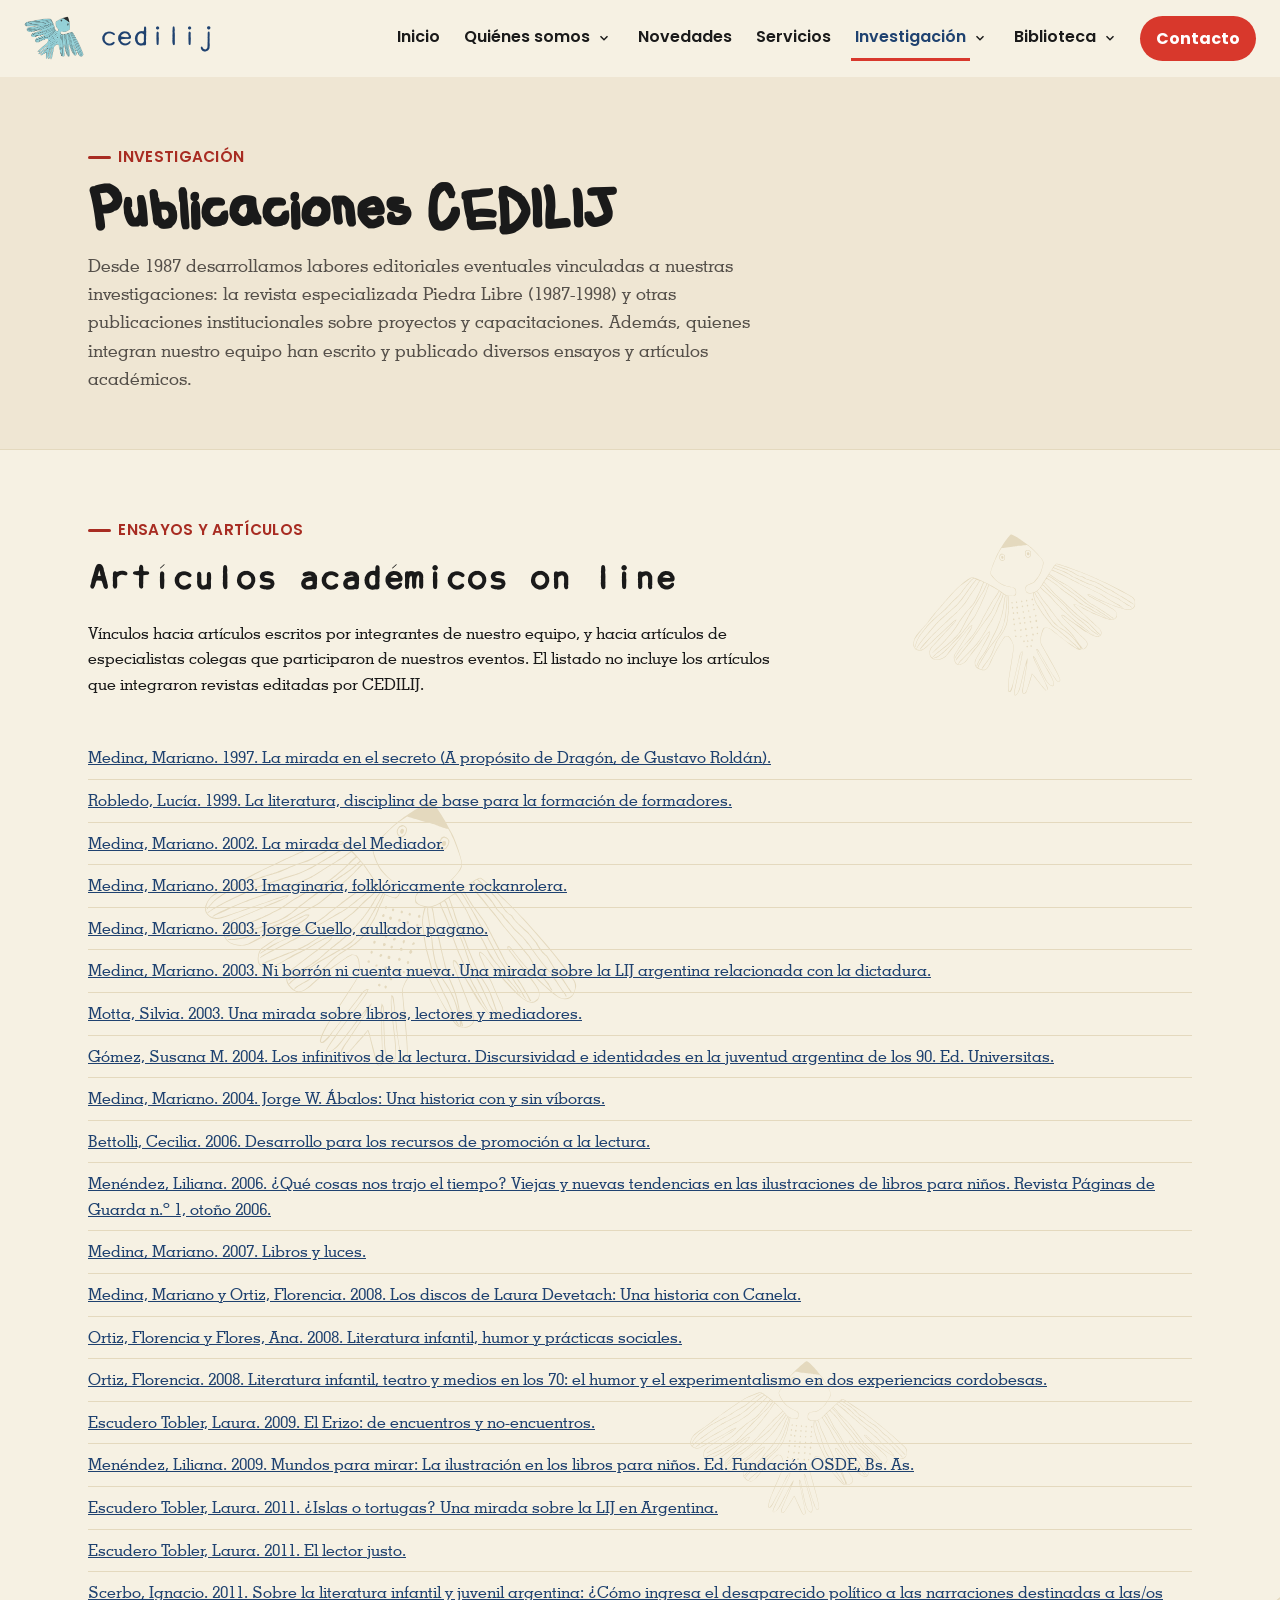
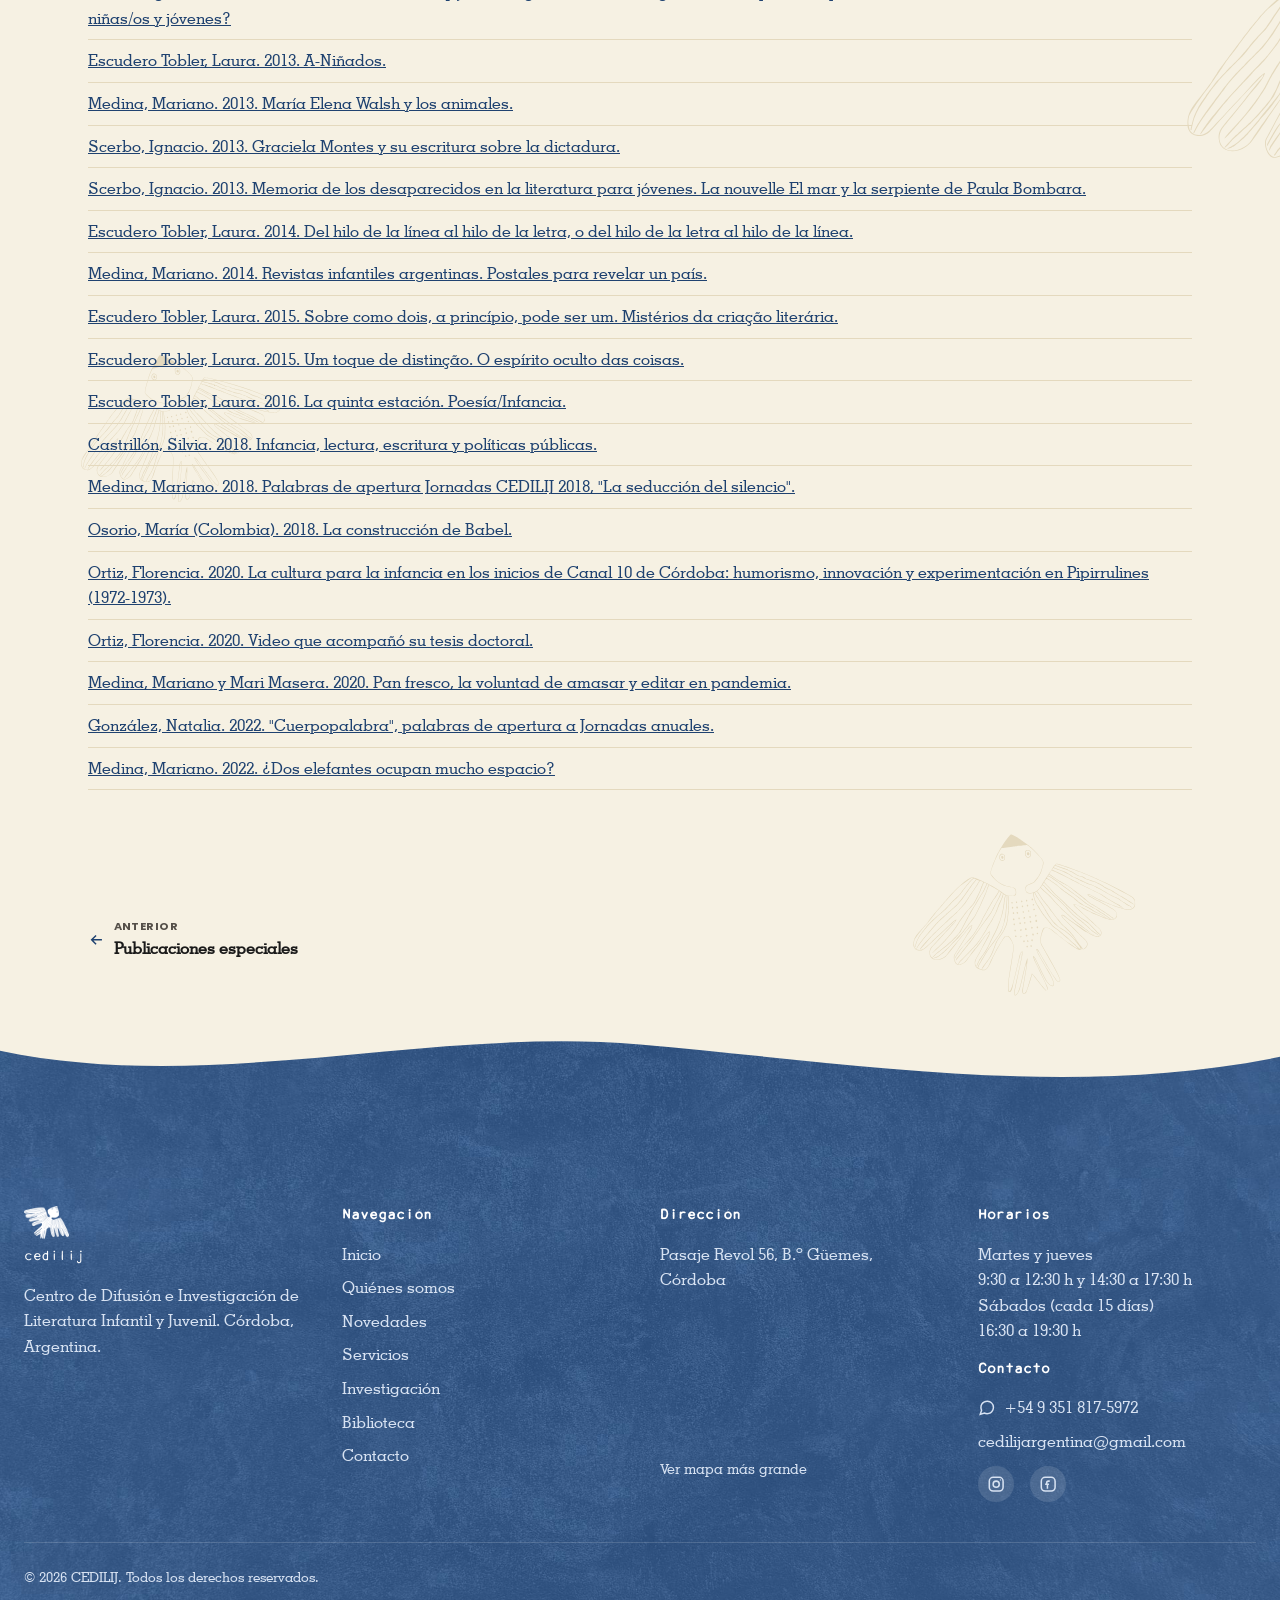
==== commit 48fd18f8: "Menú de Biblioteca y footer al día en las 11 páginas, más SEO y un ajuste de seguridad El menú de Bi" ====
--- a/articulos-academicos.html
+++ b/articulos-academicos.html
@@ -5,6 +5,22 @@
   <meta name="viewport" content="width=device-width, initial-scale=1.0">
   <title>Artículos académicos — CEDILIJ</title>
   <meta name="description" content="Artículos y ensayos on line escritos por miembros de CEDILIJ y por especialistas colegas, sobre literatura infantil y juvenil.">
+  <link rel="canonical" href="https://cedilij.com.ar/articulos-academicos.html">
+
+  <meta property="og:type" content="website">
+  <meta property="og:site_name" content="CEDILIJ">
+  <meta property="og:locale" content="es_AR">
+  <meta property="og:url" content="https://cedilij.com.ar/articulos-academicos.html">
+  <meta property="og:title" content="Artículos académicos — CEDILIJ">
+  <meta property="og:description" content="Artículos y ensayos on line escritos por miembros de CEDILIJ y por especialistas colegas, sobre literatura infantil y juvenil.">
+  <meta property="og:image" content="https://cedilij.com.ar/assets/img/og-image.jpg">
+  <meta property="og:image:width" content="1200">
+  <meta property="og:image:height" content="630">
+
+  <meta name="twitter:card" content="summary_large_image">
+  <meta name="twitter:title" content="Artículos académicos — CEDILIJ">
+  <meta name="twitter:description" content="Artículos y ensayos on line escritos por miembros de CEDILIJ y por especialistas colegas, sobre literatura infantil y juvenil.">
+  <meta name="twitter:image" content="https://cedilij.com.ar/assets/img/og-image.jpg">
   <link rel="icon" type="image/png" href="assets/img/logo-cedilij-favicon.png">
   <link rel="preconnect" href="https://fonts.googleapis.com">
   <link rel="preconnect" href="https://fonts.gstatic.com" crossorigin>
@@ -53,8 +69,18 @@
             <li><a href="articulos-academicos.html" aria-current="page">Artículos académicos</a></li>
           </ul>
         </div>
-        <a href="biblioteca.html">Biblioteca</a>
-        <a href="https://cedilij.puntobiblio.com/" class="nav-catalog-btn" target="_blank" rel="noopener noreferrer">Catálogo<span class="visually-hidden"> (se abre en una pestaña nueva)</span></a>
+        <div class="nav-dropdown">
+          <a href="biblioteca.html" class="nav-dropdown-link">Biblioteca</a>
+          <button type="button" class="nav-dropdown-toggle" aria-expanded="false" aria-controls="nav-submenu-biblioteca" aria-label="Mostrar submenú de Biblioteca">
+            <svg width="14" height="14" viewBox="0 0 24 24" fill="none" stroke="currentColor" stroke-width="2.5" aria-hidden="true"><path d="M6 9l6 6 6-6"/></svg>
+          </button>
+          <ul class="nav-submenu" id="nav-submenu-biblioteca">
+            <li><a href="biblioteca.html#servicios-bibliotecarios">Servicios bibliotecarios</a></li>
+            <li><a href="biblioteca.html#asociate">Asociate</a></li>
+            <li><a href="https://cedilij.puntobiblio.com/" target="_blank" rel="noopener noreferrer" class="nav-submenu-external">Catálogo<svg width="12" height="12" viewBox="0 0 24 24" fill="none" stroke="currentColor" stroke-width="2.5" aria-hidden="true"><path d="M18 13v6a2 2 0 0 1-2 2H5a2 2 0 0 1-2-2V8a2 2 0 0 1 2-2h6"/><path d="M15 3h6v6"/><path d="M10 14 21 3"/></svg><span class="visually-hidden"> (se abre en una pestaña nueva)</span></a></li>
+          </ul>
+        </div>
+        <a href="contacto.html" class="nav-catalog-btn">Contacto</a>
       </nav>
     </div>
   </header>
@@ -73,7 +99,7 @@
         <div class="section-head" data-animate>
           <span class="eyebrow">Ensayos y artículos</span>
           <h2>Artículos académicos on line</h2>
-          <p>Vínculos hacia artículos escritos por integrantes de nuestro equipo, y hacia artículos de especialistas colegas que participaron de nuestros eventos. El listado no incluye los artículos que integraron revistas editadas por nosotros mismos.</p>
+          <p>Vínculos hacia artículos escritos por integrantes de nuestro equipo, y hacia artículos de especialistas colegas que participaron de nuestros eventos. El listado no incluye los artículos que integraron revistas editadas por CEDILIJ.</p>
         </div>
         <ul class="member-list">
           <li><a href="http://www.imaginaria.com.ar/2012/04/dragon/" target="_blank" rel="noopener noreferrer">Medina, Mariano. 1997. La mirada en el secreto (A propósito de Dragón, de Gustavo Roldán).<span class="visually-hidden"> (se abre en una pestaña nueva)</span></a></li>
@@ -149,13 +175,14 @@
             <li><a href="servicios.html">Servicios</a></li>
             <li><a href="investigacion.html">Investigación</a></li>
             <li><a href="biblioteca.html">Biblioteca</a></li>
+            <li><a href="contacto.html">Contacto</a></li>
           </ul>
         </div>
         <div>
           <h3>Dirección</h3>
           <p>Pasaje Revol 56, B.º Güemes, Córdoba</p>
           <div class="footer-map">
-            <iframe class="footer-map-embed" src="https://maps.google.com/maps?q=-31.42356,-64.192441&z=17&output=embed" title="Mapa: CEDILIJ, Pasaje Revol 56, Barrio Güemes, Córdoba" loading="lazy"></iframe>
+            <iframe class="footer-map-embed" src="https://maps.google.com/maps?q=Cedilij,+Pasaje+Revol+56,+C%C3%B3rdoba&z=17&output=embed" title="Mapa: CEDILIJ, Pasaje Revol 56, Barrio Güemes, Córdoba" loading="lazy"></iframe>
           </div>
           <a class="footer-map-link" href="https://maps.app.goo.gl/PSmqAt9gFaP3ftS48" target="_blank" rel="noopener noreferrer">Ver mapa más grande<span class="visually-hidden"> (se abre en una pestaña nueva)</span></a>
         </div>
--- a/assets/css/styles.css
+++ b/assets/css/styles.css
@@ -202,6 +202,14 @@
   outline-offset: 2px;
   /* WCAG 2.4.11: que el header sticky no tape un elemento enfocado */
   scroll-margin-top: calc(var(--header-h, 5rem) + 1rem);
+}
+
+/* Destinos reales de links con ancla (submenú de Biblioteca) — mismo
+   criterio que arriba, para que el header sticky no los tape al
+   saltar. */
+#servicios-bibliotecarios,
+#asociate {
+  scroll-margin-top: calc(var(--header-h, 5rem) + var(--space-4));
 }
 
 /* En secciones de fondo oscuro (azul) el teal pierde contraste contra
@@ -563,6 +571,20 @@
   white-space: nowrap;
 }
 
+/* Ítem de submenú que sale del sitio (Catálogo, dentro de Biblioteca):
+   ícono de link externo al lado del texto, para que se note antes de
+   hacer clic que no te quedás navegando adentro de CEDILIJ. */
+.nav-menu .nav-submenu a.nav-submenu-external {
+  display: flex;
+  align-items: center;
+  gap: var(--space-2);
+}
+
+.nav-submenu-external svg {
+  flex-shrink: 0;
+  opacity: 0.7;
+}
+
 .nav-menu .nav-submenu a:hover,
 .nav-menu .nav-submenu a:focus-visible {
   color: var(--color-primary);
@@ -603,8 +625,11 @@
     border-bottom: 1px solid var(--color-border);
   }
 
-  /* Que no quede línea divisoria pegada arriba del botón Catálogo */
-  .nav-menu a:has(+ .nav-catalog-btn) {
+  /* Que no quede línea divisoria pegada arriba del botón Contacto
+     (Biblioteca, el ítem anterior, ahora es un dropdown, no un link
+     suelto — por eso el selector apunta a .nav-dropdown). */
+  .nav-menu a:has(+ .nav-catalog-btn),
+  .nav-menu .nav-dropdown:has(+ .nav-catalog-btn) {
     border-bottom: none;
   }
 
@@ -1715,6 +1740,22 @@
   flex-wrap: wrap;
   justify-content: center;
   gap: var(--space-3);
+}
+
+/* Métodos de contacto (página Contacto): uno debajo del otro, alineados
+   a la izquierda, con ícono — a diferencia de .whatsapp-cta-links
+   (fila centrada, sin ícono) que usa Inicio. */
+.contact-methods {
+  display: flex;
+  flex-direction: column;
+  align-items: flex-start;
+  gap: var(--space-3);
+}
+
+.contact-methods .btn svg {
+  width: 1.15rem;
+  height: 1.15rem;
+  flex-shrink: 0;
 }
 
 .whatsapp-cta .btn-primary {
@@ -1786,35 +1827,41 @@
 .card-grid > [data-animate]:nth-child(1),
 .news-grid > [data-animate]:nth-child(1),
 .info-list > [data-animate]:nth-child(1),
+.faq-zigzag > [data-animate]:nth-child(1),
 .service-accordion > [data-animate]:nth-child(1) {
   transition-delay: 0ms;
 }
 .card-grid > [data-animate]:nth-child(2),
 .news-grid > [data-animate]:nth-child(2),
 .info-list > [data-animate]:nth-child(2),
+.faq-zigzag > [data-animate]:nth-child(2),
 .service-accordion > [data-animate]:nth-child(2) {
   transition-delay: 90ms;
 }
 .card-grid > [data-animate]:nth-child(3),
 .news-grid > [data-animate]:nth-child(3),
 .info-list > [data-animate]:nth-child(3),
+.faq-zigzag > [data-animate]:nth-child(3),
 .service-accordion > [data-animate]:nth-child(3) {
   transition-delay: 180ms;
 }
 .card-grid > [data-animate]:nth-child(4),
 .news-grid > [data-animate]:nth-child(4),
 .info-list > [data-animate]:nth-child(4),
+.faq-zigzag > [data-animate]:nth-child(4),
 .service-accordion > [data-animate]:nth-child(4) {
   transition-delay: 270ms;
 }
 .card-grid > [data-animate]:nth-child(5),
 .news-grid > [data-animate]:nth-child(5),
 .info-list > [data-animate]:nth-child(5),
+.faq-zigzag > [data-animate]:nth-child(5),
 .service-accordion > [data-animate]:nth-child(5) {
   transition-delay: 360ms;
 }
 .card-grid > [data-animate]:nth-child(6),
 .info-list > [data-animate]:nth-child(6),
+.faq-zigzag > [data-animate]:nth-child(6),
 .service-accordion > [data-animate]:nth-child(6) {
   transition-delay: 450ms;
 }
@@ -1844,6 +1891,88 @@
   padding-left: 1.2rem;
   display: grid;
   gap: var(--space-1);
+}
+
+/* ---------- Preguntas en zigzag (Cómo asociarse) ----------
+   Cada pregunta se ancla a la izquierda o a la derecha del contenedor
+   (alternado por posición, no por texto centrado ni justificado, para
+   no perder legibilidad en párrafos largos) con una marca circular de
+   color rotativo (mismo ciclo que .card-grid). En mobile se pierde el
+   zigzag: todo a ancho completo y alineado a la izquierda, más fácil
+   de leer en una pantalla angosta. */
+.faq-zigzag {
+  list-style: none;
+  margin: 0;
+  padding: 0;
+  display: flex;
+  flex-direction: column;
+  gap: var(--space-5);
+}
+
+.faq-item {
+  display: flex;
+  align-items: flex-start;
+  gap: var(--space-3);
+  max-width: 38rem;
+}
+
+.faq-item:nth-child(even) {
+  align-self: flex-end;
+  flex-direction: row-reverse;
+}
+
+.faq-mark {
+  flex-shrink: 0;
+  width: 2.25rem;
+  height: 2.25rem;
+  border-radius: 50%;
+  display: flex;
+  align-items: center;
+  justify-content: center;
+  font-family: "Baloo 2", var(--font-heading);
+  font-weight: 700;
+  font-size: 1.1rem;
+  background: var(--color-primary);
+  color: #fff;
+}
+
+.faq-zigzag > .faq-item:nth-child(3n + 2) .faq-mark {
+  background: var(--color-accent-dark);
+}
+
+.faq-zigzag > .faq-item:nth-child(3n + 3) .faq-mark {
+  background: var(--color-gold);
+  color: var(--color-ink);
+}
+
+.faq-item h3 {
+  margin-bottom: var(--space-1);
+}
+
+.faq-item p {
+  margin: 0;
+}
+
+.faq-icon {
+  flex-shrink: 0;
+  align-self: center;
+  width: 4.5rem;
+  height: 4.5rem;
+  color: var(--color-primary);
+}
+
+@media (max-width: 47.9375rem) {
+  .faq-item,
+  .faq-item:nth-child(even) {
+    align-self: stretch;
+    max-width: none;
+    flex-direction: row;
+  }
+
+  .faq-icon {
+    width: 3.5rem;
+    height: 3.5rem;
+  }
 }
 
 .distincion-thumb {
